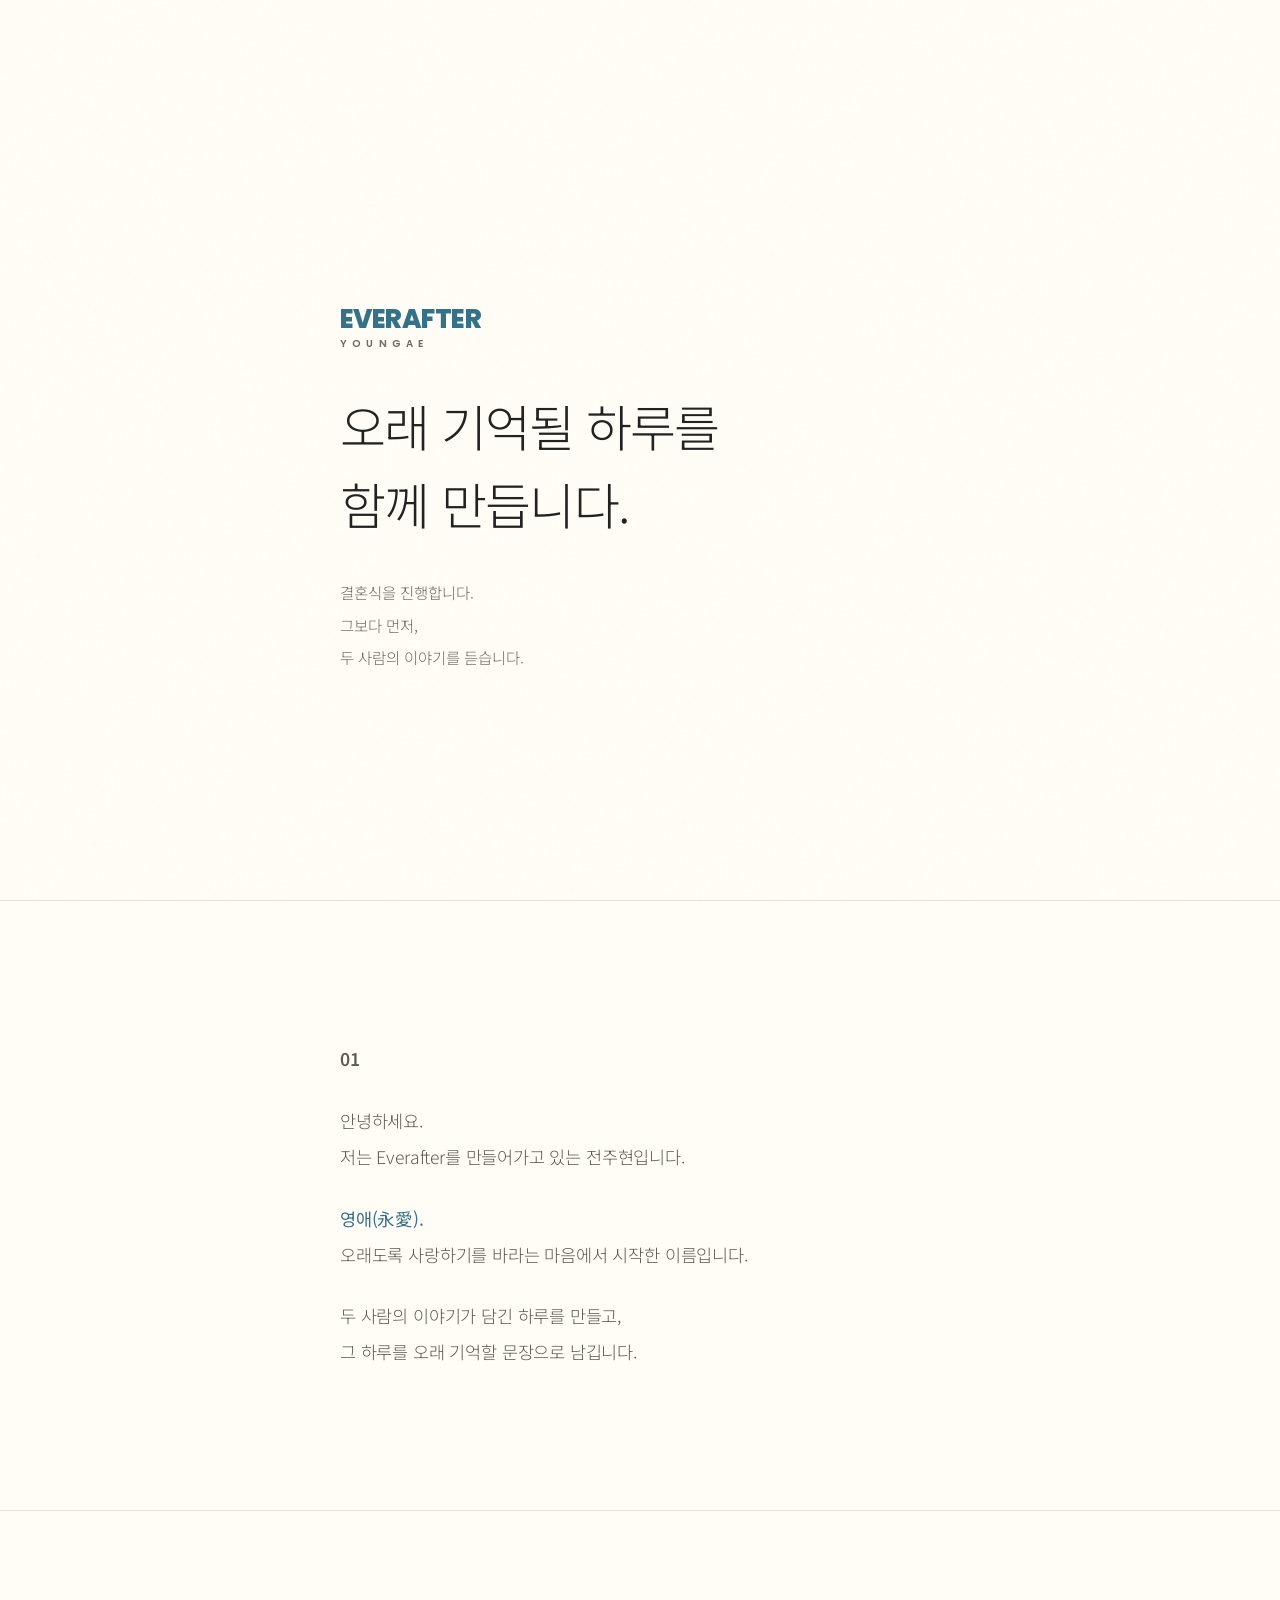
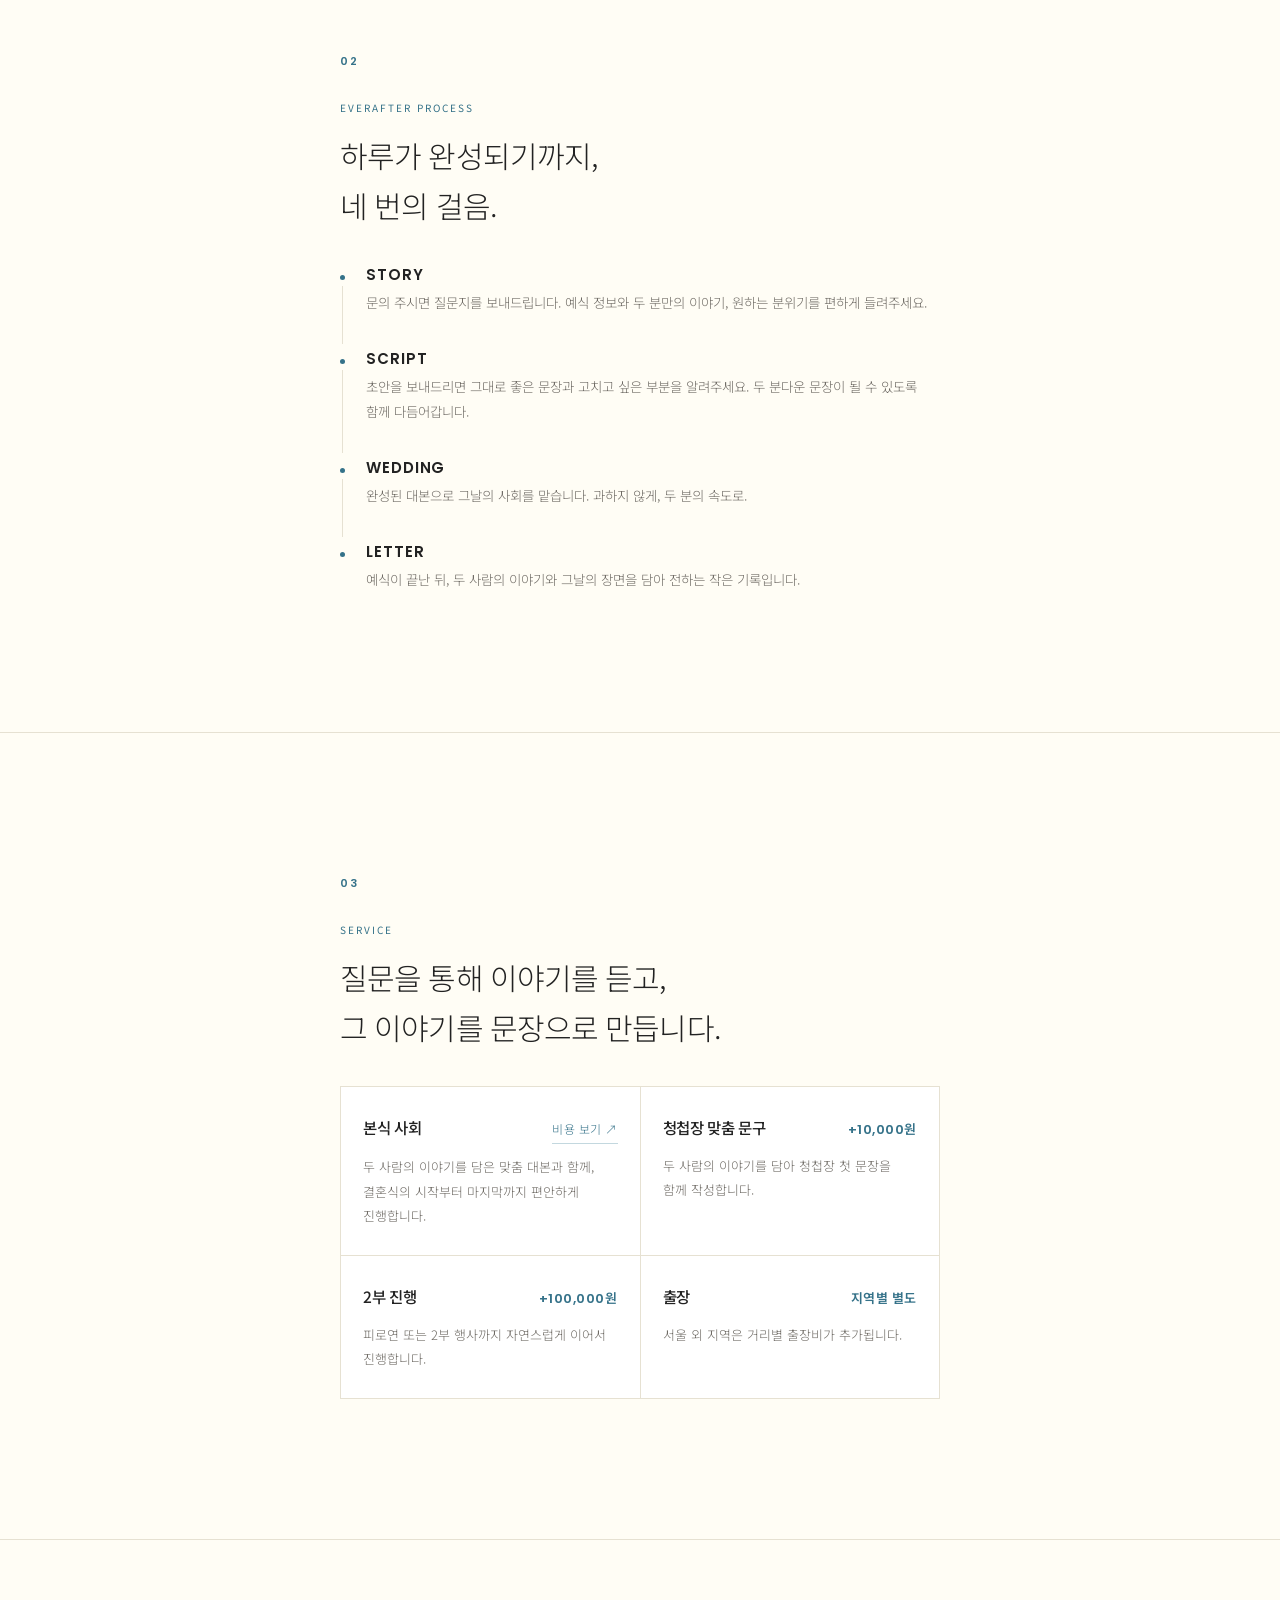
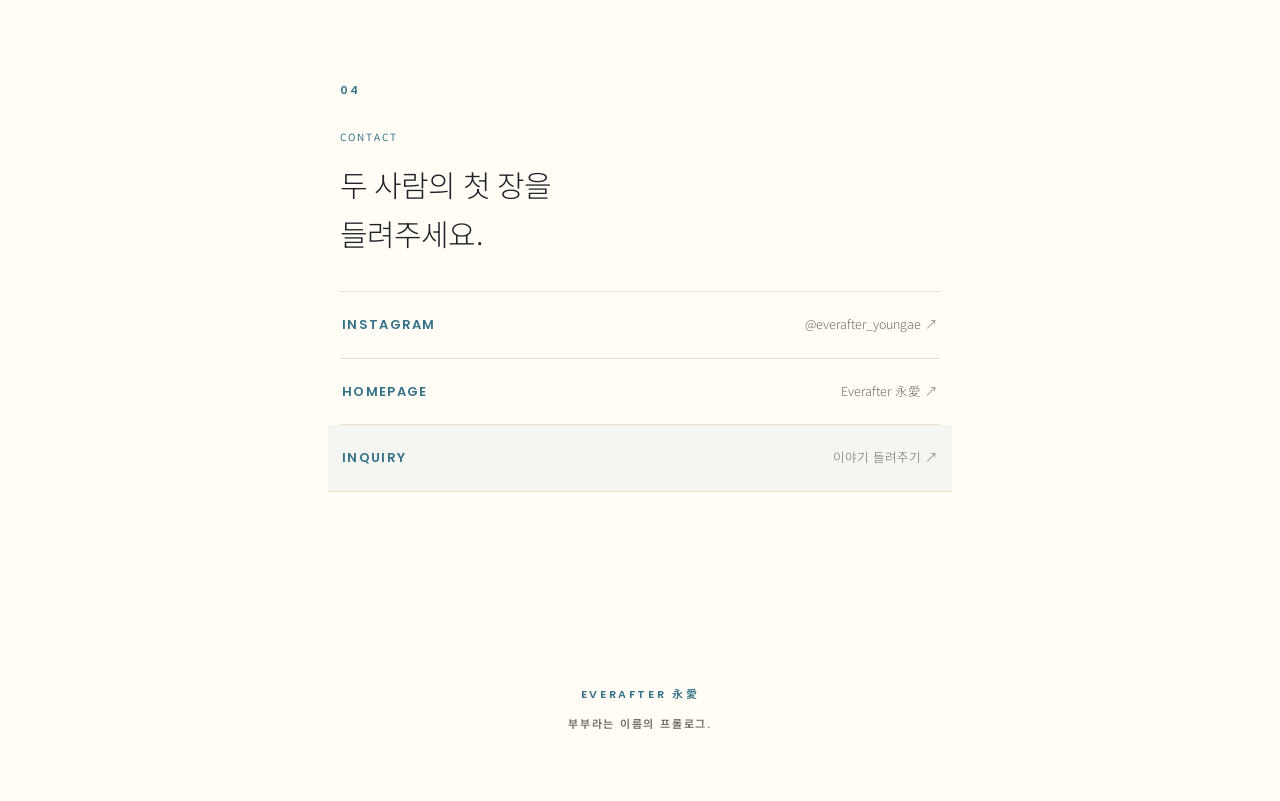
==== card/index.html @ fe1f1134 "명함 톤을 정리하고 서체를 통일 바탕을 ivory-soft(#FFF8E4) 한 겹으로 깔아 전체가 노랗게만 보였다. wedding-mc 의 영애 코드 조회 화면과 같은 방식으로 바" ====
<!doctype html>
<html lang="ko">
<head>
  <meta charset="utf-8">
  <meta name="viewport" content="width=device-width, initial-scale=1">
  <meta name="theme-color" content="#FFFDF5">
  <link rel="icon" href="[data-uri]">
  <meta name="description" content="오래 기억될 하루를 함께 만듭니다. Everafter 永愛">
  <title>Everafter 永愛</title>
  <meta property="og:type" content="website">
  <meta property="og:site_name" content="Everafter">
  <meta property="og:title" content="Everafter 永愛">
  <meta property="og:description" content="오래 기억될 하루를 함께 만듭니다.">
  <meta property="og:url" content="https://everafter-youngae.github.io/studio/card/">
  <meta property="og:image" content="https://everafter-youngae.github.io/studio/assets/og-card-duck.jpg">
  <meta name="twitter:card" content="summary_large_image">
  <meta name="twitter:title" content="Everafter 永愛">
  <meta name="twitter:description" content="오래 기억될 하루를 함께 만듭니다.">
  <meta name="twitter:image" content="https://everafter-youngae.github.io/studio/assets/og-card-duck.jpg">
  <link rel="preconnect" href="https://fonts.googleapis.com">
  <link rel="preconnect" href="https://fonts.gstatic.com" crossorigin>
  <link href="https://fonts.googleapis.com/css2?family=Poppins:wght@600;800&family=Cormorant+Garamond:ital,wght@0,400;0,500;1,400&family=Noto+Sans+KR:wght@300;400;500&family=Noto+Serif+KR:wght@300;400;500&display=swap" rel="stylesheet">
  <script data-goatcounter="https://everafter.goatcounter.com/count" async src="//gc.zgo.at/count.js"></script>
  <!-- 등장 효과는 JS가 살아 있을 때만 켭니다. 이 클래스가 붙지 않으면
       .reveal 요소들은 처음부터 보이는 상태 — 스크립트가 실패해도
       명함이 빈 화면으로 남지 않도록. -->
  <script>document.documentElement.classList.add('js-anim');</script>
  <style>
  /* card.html은 한 장의 종이처럼 읽히는 독립 페이지라 style.css를 쓰지 않고
     스타일을 여기 안에 둡니다. 다만 팔레트·폰트 토큰은 style.css의 :root와
     같은 값을 그대로 씁니다 — 명함에서 홈으로 넘어가도 톤이 이어지도록. */
  :root{
    --ivory:#FFFDF5;
    --ivory-soft:#FFF8E4;
    --charcoal:#222222;
    --muted:#6E6A64;
    --accent:#357289;      /* 글자용 Glacier Blue — 아이보리 위 5.26:1 */
    --accent-deep:#2C5E70;  /* 눌렀을 때 */
  --accent-bright:#64AAC3; /* Glacier 원색 — 면·장식 전용, 글자로 쓰지 않음 */
  --banana:#FFEBB0;        /* Light Banana — 바탕으로만 */
    --card:#FFFFFF;          /* 강조할 블록만 순백으로 */
    --ink2:#5C5B55;          /* 보조 글자 */
    --ink3:#87857D;          /* 가장 여린 글자 */
    --line:#E6E1D2;
    --serif-en:"Cormorant Garamond", Georgia, serif;
    --serif-ko:"Noto Serif KR", serif;
    --sans:"Noto Sans KR", sans-serif;
  }
  *{box-sizing:border-box}
  html{scroll-behavior:smooth;-webkit-text-size-adjust:100%}
  body{
    margin:0;background:var(--ivory);color:var(--charcoal);
    font-family:var(--sans);font-weight:300;line-height:1.9;
    word-break:keep-all;overflow-x:hidden;
    -webkit-font-smoothing:antialiased;
  }
  a{color:inherit;text-decoration:none}
  img{display:block;width:100%;height:100%;object-fit:cover}
  h1,h2,h3,p,blockquote,figure{margin:0}

  .grain{
    position:fixed;inset:0;z-index:100;pointer-events:none;opacity:.035;mix-blend-mode:multiply;
    background-image:url("data:image/svg+xml,%3Csvg viewBox='0 0 180 180' xmlns='http://www.w3.org/2000/svg'%3E%3Cfilter id='n'%3E%3CfeTurbulence type='fractalNoise' baseFrequency='.9' numOctaves='3' stitchTiles='stitchTiles'/%3E%3C/filter%3E%3Crect width='100%25' height='100%25' filter='url(%23n)' opacity='.45'/%3E%3C/svg%3E");
  }

  /* ---------- 공통 리듬 ---------- */
  /* width:100%가 없으면 .wrap이 히어로(플렉스 아이템)와 나머지 섹션(블록)에서
     서로 다른 방식으로 폭을 잡아, 왼쪽 기준선이 어긋날 수 있습니다.
     폭을 명시해 두 경우 모두 같은 계산을 타게 합니다. */
  .wrap{width:100%;max-width:560px;margin:0 auto;padding:0 26px}
  section{padding:84px 0}
  section + section{border-top:1px solid var(--line)}
  .eyebrow{
    margin:0;font-size:10px;letter-spacing:.2em;text-transform:uppercase;
    color:var(--accent);font-weight:400;
  }
  .index{
    font-family:"Poppins",var(--sans);font-size:11px;font-weight:600;
    color:var(--accent);letter-spacing:.18em;text-transform:uppercase;
    margin-bottom:26px;
  }
  .sec-title{
    font-family:var(--sans);font-weight:300;
    font-size:23px;line-height:1.65;letter-spacing:-.03em;
    margin-top:14px;
  }

  /* ---------- Hero ---------- */
  .hero{
    min-height:100svh;display:flex;flex-direction:column;justify-content:center;
    padding:110px 0 46px;border-top:0;
  }
  /* 워드마크. BRAND.md §3 — EVERAFTER 는 굵은 산세리프 대문자가 주인공이고,
     YOUNGAE 는 훨씬 작게 넓은 자간으로 받칩니다. 얇은 세리프로 돌리지 마세요.
     색은 --accent(#357289)입니다. Sky 원색은 아이보리 위에서 글자로 못 씁니다. */
  .brand{
    font-family:"Poppins",sans-serif;font-weight:800;font-size:26px;
    letter-spacing:-.02em;line-height:1;color:var(--accent);text-transform:none;
  }
  .brand small{
    display:block;margin-top:7px;font-weight:600;font-size:10px;
    letter-spacing:.52em;color:var(--muted);
  }
  .hero h1{
    margin:38px 0 0;font-family:var(--sans);font-weight:300;
    font-size:clamp(29px,8vw,40px);line-height:1.55;letter-spacing:-.035em;
  }
  .hero-lead{
    margin-top:30px;font-size:14.5px;line-height:2.1;color:var(--muted);
  }

  /* ---------- 01 소개 ---------- */
  .about p{font-family:var(--sans);font-size:16px;line-height:2.05;letter-spacing:-.01em;color:var(--ink2)}
  .about p + p{margin-top:26px}
  .about strong{font-weight:400;color:var(--accent)}

  /* ---------- 02 Process ---------- */
  .flow{margin-top:36px;position:relative}
  .step{position:relative;padding:0 0 34px 26px}
  .step:last-child{padding-bottom:0}
  .step::before{
    content:'';position:absolute;left:0;top:9px;width:5px;height:5px;
    border-radius:50%;background:var(--accent);
  }
  .step::after{
    content:'';position:absolute;left:2px;top:20px;bottom:6px;width:1px;background:var(--line);
  }
  .step:last-child::after{display:none}
  .step h3{
    font-family:"Poppins",var(--sans);font-size:15px;font-weight:600;letter-spacing:.08em;text-transform:uppercase;
    letter-spacing:.06em;line-height:1.2;
  }
  .step p{margin-top:6px;font-size:13.5px;color:var(--muted);line-height:1.9}

  /* ---------- 03 서비스 ---------- */
  .cards{margin-top:34px;display:grid;gap:1px;background:var(--line);border:1px solid var(--line)}
  .card{background:var(--card);padding:26px 22px}
  /* 홈페이지 '더할 수 있는 것' 목록(.price-extra-head)과 같은 형태 —
     이름은 왼쪽, 금액은 오른쪽 끝에 버건디로. */
  .card-head{display:flex;justify-content:space-between;align-items:baseline;gap:14px}
  .card-head h3{font-family:var(--sans);font-size:15.5px;font-weight:500;letter-spacing:-.02em}
  .card-head span{
    font-family:"Poppins",var(--sans);font-size:13px;font-weight:600;letter-spacing:.04em;
    color:var(--accent);white-space:nowrap;
  }
  /* 본식 사회 금액은 홈페이지에서도 눌러야 보이도록 해둔 값이라,
     명함에서는 금액 대신 홈페이지 Price 섹션으로 보냅니다. */
  .card-head a{
    font-family:var(--sans);font-size:12px;letter-spacing:.04em;white-space:nowrap;
    color:var(--accent);border-bottom:1px solid rgba(58,125,150,.3);padding-bottom:2px;
  }
  .card-head a:hover{border-bottom-color:var(--accent)}
  .card p{margin-top:11px;font-size:13px;color:var(--muted);line-height:1.9}

  /* ---------- 04 기록(사진) ---------- */
  .gallery{margin-top:34px;display:grid;gap:12px}
  .shot{
    position:relative;aspect-ratio:4/5;background:var(--card);
    border:1px solid var(--line);overflow:hidden;
  }
  .shot .ph{
    position:absolute;inset:0;display:flex;align-items:center;justify-content:center;
    font-family:"Poppins",var(--sans);font-size:11px;font-weight:600;letter-spacing:.16em;text-transform:uppercase;
    color:var(--muted);opacity:.6;
  }
  .shot img{position:relative;z-index:1}

  /* ---------- 05 후기 ---------- */
  .notes{margin-top:34px}
  .note{padding:30px 0;border-bottom:1px solid var(--line)}
  .note:first-child{border-top:1px solid var(--line)}
  .note blockquote{
    font-family:var(--sans);font-weight:400;font-size:17px;line-height:1.8;
    letter-spacing:-.02em;
  }
  .note cite{
    display:block;margin-top:15px;font-style:normal;font-size:10.5px;
    letter-spacing:.12em;color:var(--muted);
  }

  /* ---------- 06 Contact ---------- */
  .links{margin-top:32px;border-top:1px solid var(--line)}
  .link-row{
    display:flex;align-items:baseline;justify-content:space-between;gap:18px;
    padding:20px 2px;border-bottom:1px solid var(--line);
  }
  .link-row .lbl{font-family:"Poppins",var(--sans);font-size:13px;font-weight:600;letter-spacing:.1em;text-transform:uppercase;color:var(--accent)}
  .link-row .val{font-size:12.5px;color:var(--muted);text-align:right}
  .link-row:hover .val{color:var(--charcoal)}
  /* 문의 줄은 다른 줄과 형태·글자를 똑같이 두고 음영만 더합니다.
     음영이 글자보다 조금 넓게 깔리도록 좌우 패딩을 주고, 그만큼 음수 마진으로
     당겨서 글자 시작점은 위 두 줄과 정확히 같은 자리에 둡니다. */
  .link-row--main{
    background:rgba(58,125,150,.05);
    margin:0 -12px;padding:20px 14px;
    transition:background .4s ease;
  }
  .link-row--main:hover{background:rgba(58,125,150,.085)}

  footer{
    padding:52px 0 66px;text-align:center;
    font-family:"Poppins",var(--sans);font-size:11px;font-weight:600;letter-spacing:.16em;text-transform:uppercase;
    color:var(--muted);
  }
  footer .mark{
    display:block;margin-bottom:9px;font-style:normal;font-size:11px;
    letter-spacing:.24em;text-transform:uppercase;color:var(--accent);
  }

  /* ---------- 등장 ---------- */
  .reveal{transition:opacity .95s ease,transform .95s ease}
  html.js-anim .reveal{opacity:0;transform:translateY(16px)}
  html.js-anim .reveal.visible{opacity:1;transform:none}
  /* 히어로는 스크롤을 기다리지 않고 첫 화면에서 차례로 올라옵니다. */
  .hero .wrap > .reveal:nth-child(1){transition-delay:.06s}
  .hero .wrap > .reveal:nth-child(2){transition-delay:.16s}
  .hero .wrap > .reveal:nth-child(3){transition-delay:.28s}

  /* ---------- Tablet ---------- */
  @media(min-width:700px){
    .wrap{max-width:620px;padding:0 40px}
    section{padding:112px 0}
    .hero{padding:130px 0 60px}
    .hero h1{font-size:44px}
    .hero-lead{font-size:15.5px;margin-top:34px}
    .sec-title{font-size:27px}
    .about p{font-size:17.5px}
    .cards{grid-template-columns:1fr 1fr}
    .gallery{grid-template-columns:1fr 1fr}
    .shot:first-child{grid-column:1/-1;aspect-ratio:16/10}
    .note blockquote{font-size:20px}
  }

  /* ---------- Desktop ---------- */
  @media(min-width:1000px){
    .wrap{max-width:680px}
    section{padding:140px 0}
    .hero{padding:150px 0 70px}
    .hero h1{font-size:50px}
    .sec-title{font-size:30px}
  }

  @media(prefers-reduced-motion:reduce){
    html{scroll-behavior:auto}
    html.js-anim .reveal{opacity:1;transform:none;transition:none}
  }
  </style>
</head>
<body>
  <div class="grain" aria-hidden="true"></div>

  <main>
    <!-- ===== Hero ===== -->
    <section class="hero">
      <div class="wrap">
        <p class="brand reveal">EVERAFTER<small>YOUNGAE</small></p>
        <h1 class="reveal">오래 기억될 하루를<br>함께 만듭니다.</h1>
        <p class="hero-lead reveal">
          결혼식을 진행합니다.<br>
          그보다 먼저,<br>
          두 사람의 이야기를 듣습니다.
        </p>
      </div>
    </section>

    <!-- ===== 01 소개 ===== -->
    <section class="about" id="about">
      <div class="wrap">
        <p class="index reveal">01</p>
        <div class="reveal">
          <p>안녕하세요.<br>저는 Everafter를 만들어가고 있는 전주현입니다.</p>
          <p><strong>영애(永愛).</strong><br>오래도록 사랑하기를 바라는 마음에서 시작한 이름입니다.</p>
          <p>두 사람의 이야기가 담긴 하루를 만들고,<br>그 하루를 오래 기억할 문장으로 남깁니다.</p>
        </div>
      </div>
    </section>

    <!-- ===== 02 Process ===== -->
    <section>
      <div class="wrap">
        <p class="index reveal">02</p>
        <div class="reveal">
          <p class="eyebrow">Everafter Process</p>
          <h2 class="sec-title">하루가 완성되기까지,<br>네 번의 걸음.</h2>
        </div>
        <div class="flow">
          <!-- Story~Letter 문구는 index.html의 'What we do' 4단계와
               Everafter Letter 설명에서 그대로 가져왔습니다. -->
          <div class="step reveal">
            <h3>Story</h3>
            <p>문의 주시면 질문지를 보내드립니다. 예식 정보와 두 분만의 이야기, 원하는 분위기를 편하게 들려주세요.</p>
          </div>
          <div class="step reveal">
            <h3>Script</h3>
            <p>초안을 보내드리면 그대로 좋은 문장과 고치고 싶은 부분을 알려주세요. 두 분다운 문장이 될 수 있도록 함께 다듬어갑니다.</p>
          </div>
          <div class="step reveal">
            <h3>Wedding</h3>
            <p>완성된 대본으로 그날의 사회를 맡습니다. 과하지 않게, 두 분의 속도로.</p>
          </div>
          <div class="step reveal">
            <h3>Letter</h3>
            <p>예식이 끝난 뒤, 두 사람의 이야기와 그날의 장면을 담아 전하는 작은 기록입니다.</p>
          </div>
        </div>
      </div>
    </section>

    <!-- ===== 03 서비스 ===== -->
    <section>
      <div class="wrap">
        <p class="index reveal">03</p>
        <div class="reveal">
          <p class="eyebrow">Service</p>
          <h2 class="sec-title">질문을 통해 이야기를 듣고,<br>그 이야기를 문장으로 만듭니다.</h2>
        </div>
        <!-- 아래 문구는 모두 index.html의 Price 섹션에서 그대로 가져온 것입니다.
             홈페이지 문구를 고치실 때 이쪽도 함께 맞춰 주세요. -->
        <div class="cards">
          <div class="card reveal">
            <div class="card-head"><h3>본식 사회</h3><a href="../index.html#price" target="_blank" rel="noopener">비용 보기 ↗</a></div>
            <p>두 사람의 이야기를 담은 맞춤 대본과 함께, 결혼식의 시작부터 마지막까지 편안하게 진행합니다.</p>
          </div>
          <div class="card reveal">
            <div class="card-head"><h3>청첩장 맞춤 문구</h3><span>+10,000원</span></div>
            <p>두 사람의 이야기를 담아 청첩장 첫 문장을 함께 작성합니다.</p>
          </div>
          <div class="card reveal">
            <div class="card-head"><h3>2부 진행</h3><span>+100,000원</span></div>
            <p>피로연 또는 2부 행사까지 자연스럽게 이어서 진행합니다.</p>
          </div>
          <div class="card reveal">
            <div class="card-head"><h3>출장</h3><span>지역별 별도</span></div>
            <p>서울 외 지역은 거리별 출장비가 추가됩니다.</p>
          </div>
        </div>
      </div>
    </section>

    <!-- ===== 04 기록(사진) — 사진 고르는 중이라 지금은 숨겨둡니다 =====
         켜는 방법: 아래 <section>의 hidden 만 지우면 바로 보입니다.
         사진 넣는 방법: 각 .shot 안의 <div class="ph">를 지우고
         <img src="../assets/파일명.jpg" alt="설명">로 바꿔주세요.
         (이 페이지가 card/ 하위에 있어서 ../assets/ 로 시작합니다.)
         장수를 늘리거나 줄이려면 <figure class="shot reveal">를 복사/삭제하면 됩니다. -->
    <section hidden>
      <div class="wrap">
        <p class="index reveal">04</p>
        <div class="reveal">
          <p class="eyebrow">Records</p>
          <h2 class="sec-title">그날의 장면들.</h2>
        </div>
        <div class="gallery">
          <figure class="shot reveal"><div class="ph">photograph</div></figure>
          <figure class="shot reveal"><div class="ph">photograph</div></figure>
          <figure class="shot reveal"><div class="ph">photograph</div></figure>
        </div>
      </div>
    </section>

    <!-- ===== 05 후기 — 고객 기록이 더 쌓일 때까지 숨겨둡니다 =====
         켜는 방법: 아래 <section>의 hidden 만 지우면 됩니다.
         켤 때 아래 Contact의 번호(현재 04)도 함께 맞춰 주세요. -->
    <section hidden>
      <div class="wrap">
        <p class="index reveal">05</p>
        <div class="reveal">
          <p class="eyebrow">Words from couples</p>
          <h2 class="sec-title">예식이 끝난 뒤에도<br>오래 남은 마음들.</h2>
        </div>
        <div class="notes">
          <div class="note reveal">
            <blockquote>“준비하는 시간부터 행복했습니다.”</blockquote>
            <cite>첫 번째 기록 · 영애씨</cite>
          </div>
          <div class="note reveal">
            <blockquote>“정말 우리다운 결혼식이었습니다.”</blockquote>
            <cite>두 번째 기록 · 영애씨</cite>
          </div>
          <div class="note reveal">
            <blockquote>“사회를 맡겼다는 느낌보다,<br>한 사람을 만난 것 같았습니다.”</blockquote>
            <cite>세 번째 기록 · 영애씨</cite>
          </div>
        </div>
      </div>
    </section>

    <!-- ===== 06 Contact ===== -->
    <section>
      <div class="wrap">
        <!-- 사진(04)·후기(05)를 숨겨둔 동안 번호가 비지 않도록 04로 당겨 둡니다.
             두 섹션을 다시 켤 때 06으로 되돌려 주세요. -->
        <p class="index reveal">04</p>
        <div class="reveal">
          <p class="eyebrow">Contact</p>
          <h2 class="sec-title">두 사람의 첫 장을<br>들려주세요.</h2>
        </div>
        <div class="links reveal">
          <a class="link-row" href="https://www.instagram.com/everafter_youngae" target="_blank" rel="noopener">
            <span class="lbl">Instagram</span>
            <span class="val">@everafter_youngae ↗</span>
          </a>
          <a class="link-row" href="../index.html" target="_blank" rel="noopener">
            <span class="lbl">Homepage</span>
            <span class="val">Everafter 永愛 ↗</span>
          </a>
          <!-- 위 두 줄과 형태는 같고, 음영만 깔아 문의로 눈이 가게 합니다.
               바깥으로 나가는 링크는 모두 새 탭이라(↗) 명함은 뒤에 남습니다. -->
          <a class="link-row link-row--main" href="../ask.html" target="_blank" rel="noopener">
            <span class="lbl">Inquiry</span>
            <span class="val">이야기 들려주기 ↗</span>
          </a>
        </div>
      </div>
    </section>
  </main>

  <footer>
    <span class="mark">Everafter 永愛</span>
    부부라는 이름의 프롤로그.
  </footer>

  <script>
  (function(){
    function show(el){ el.classList.add('visible'); }

    var reduce = window.matchMedia('(prefers-reduced-motion: reduce)').matches;
    var all = document.querySelectorAll('.reveal');

    if (reduce || !('IntersectionObserver' in window)) {
      Array.prototype.forEach.call(all, show);
      return;
    }

    // 히어로는 화면에 이미 있으므로 스크롤을 기다리지 않고 바로 띄웁니다.
    // (관찰에만 맡기면 폰트 로딩 중 레이아웃이 흔들릴 때 첫 화면이
    //  비어 보이는 일이 생깁니다.)
    var hero = document.querySelectorAll('.hero .reveal');
    requestAnimationFrame(function(){
      requestAnimationFrame(function(){ Array.prototype.forEach.call(hero, show); });
    });

    var rest = document.querySelectorAll('section:not(.hero) .reveal');
    var io = new IntersectionObserver(function(entries){
      entries.forEach(function(entry){
        if (entry.isIntersecting) {
          show(entry.target);
          io.unobserve(entry.target);
        }
      });
    }, { threshold: 0, rootMargin: '0px 0px -40px 0px' });
    Array.prototype.forEach.call(rest, function(el){ io.observe(el); });
  })();
  </script>
</body>
</html>
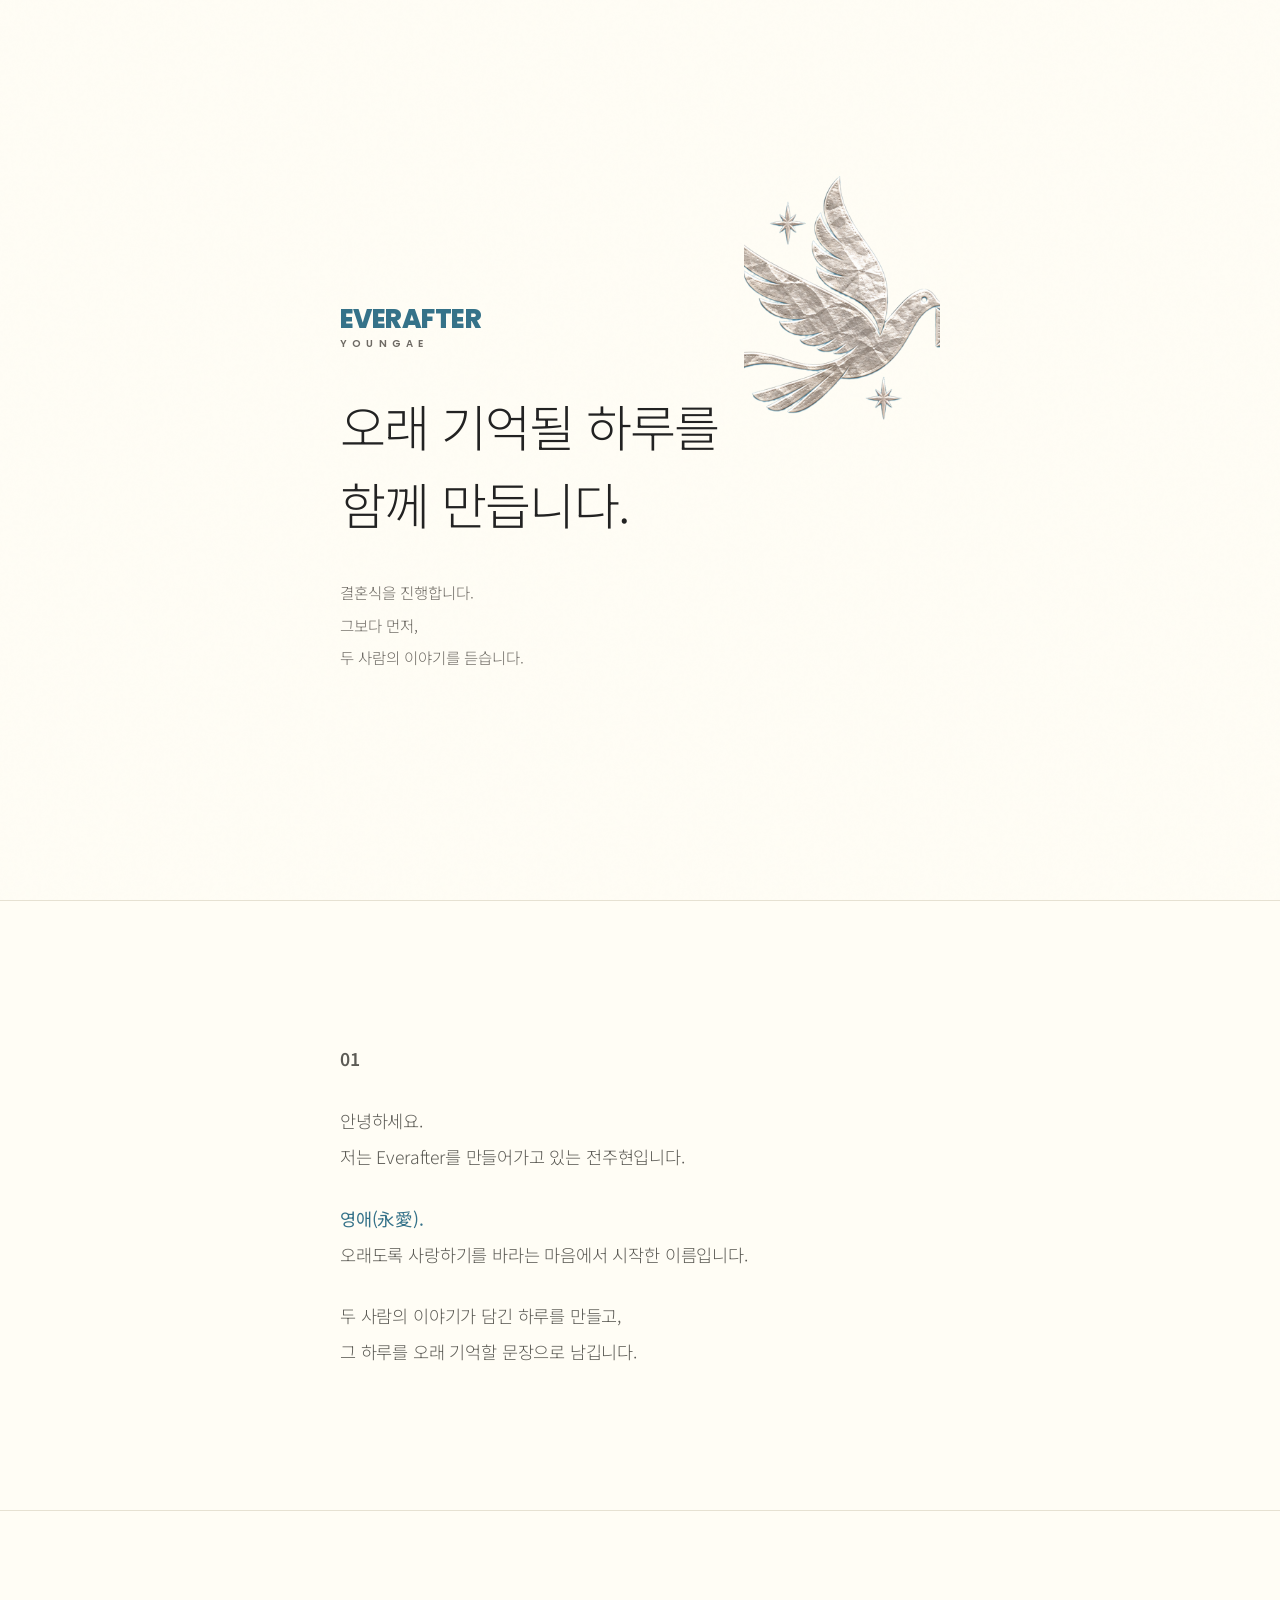
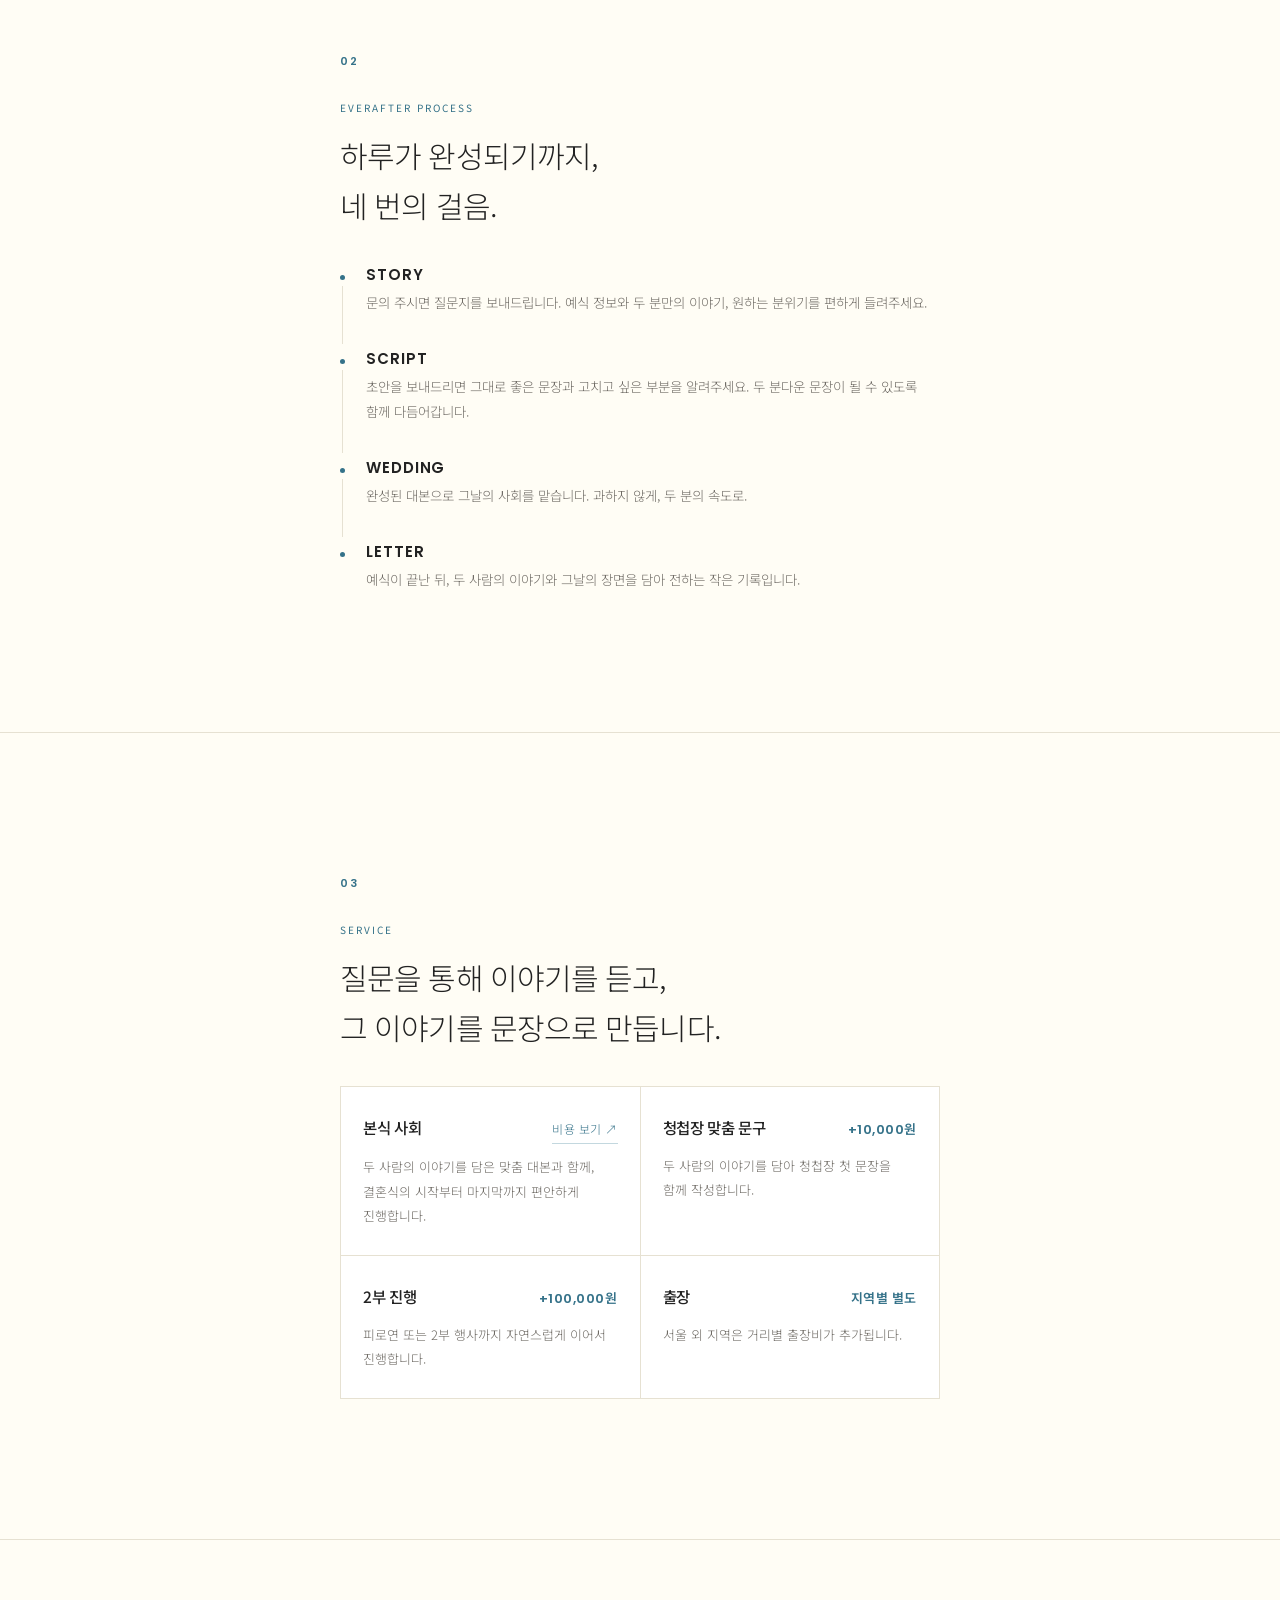
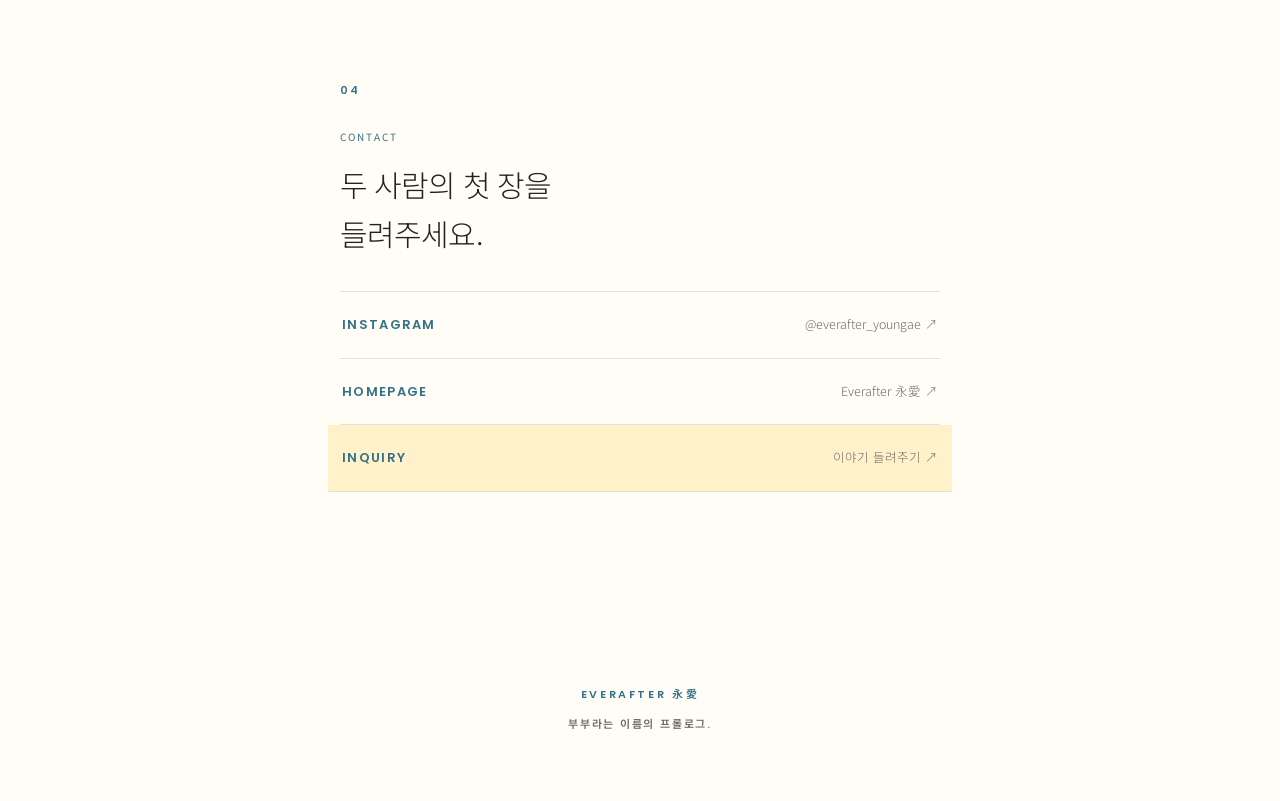
==== commit 67e169de: "명함 첫 화면에 비둘기를 얹고 노랑 포인트를 되살림 비둘기는 글 기둥의 오른쪽 위에 둔다. 화면 폭이 아니라 .wrap 기준으로 잡아야 넓은 화면에서 글자와 멀어지지 않고 좁은 화" ====
--- a/card/index.html
+++ b/card/index.html
@@ -86,6 +86,16 @@
   }
 
   /* ---------- Hero ---------- */
+  /* 편지를 나르는 비둘기. 첫 화면 오른쪽에 조용히 둡니다.
+     아이보리 위 실버라 원래 여린 그림입니다 — 더 흐리게 만들지 않습니다. */
+  .hero{position:relative}
+  .hero .wrap{position:relative}
+  /* 글 기둥의 오른쪽 위에 얹습니다. 본문 폭 기준이라 화면이 넓어져도
+     글자에서 멀어지지 않고, 좁아져도 겹치지 않습니다. */
+  .hero-dove{
+    position:absolute;right:26px;top:-150px;width:122px;
+    pointer-events:none;user-select:none;
+  }
   .hero{
     min-height:100svh;display:flex;flex-direction:column;justify-content:center;
     padding:110px 0 46px;border-top:0;
@@ -191,11 +201,11 @@
      음영이 글자보다 조금 넓게 깔리도록 좌우 패딩을 주고, 그만큼 음수 마진으로
      당겨서 글자 시작점은 위 두 줄과 정확히 같은 자리에 둡니다. */
   .link-row--main{
-    background:rgba(58,125,150,.05);
+    background:rgba(255,235,176,.62);
     margin:0 -12px;padding:20px 14px;
     transition:background .4s ease;
   }
-  .link-row--main:hover{background:rgba(58,125,150,.085)}
+  .link-row--main:hover{background:rgba(255,235,176,.85)}
 
   footer{
     padding:52px 0 66px;text-align:center;
@@ -220,6 +230,7 @@
   @media(min-width:700px){
     .wrap{max-width:620px;padding:0 40px}
     section{padding:112px 0}
+    .hero-dove{width:196px;top:-190px;right:40px}
     .hero{padding:130px 0 60px}
     .hero h1{font-size:44px}
     .hero-lead{font-size:15.5px;margin-top:34px}
@@ -253,6 +264,7 @@
     <!-- ===== Hero ===== -->
     <section class="hero">
       <div class="wrap">
+        <img class="hero-dove" src="../assets/dove.png" alt="" width="520" height="520" loading="eager" decoding="async">
         <p class="brand reveal">EVERAFTER<small>YOUNGAE</small></p>
         <h1 class="reveal">오래 기억될 하루를<br>함께 만듭니다.</h1>
         <p class="hero-lead reveal">
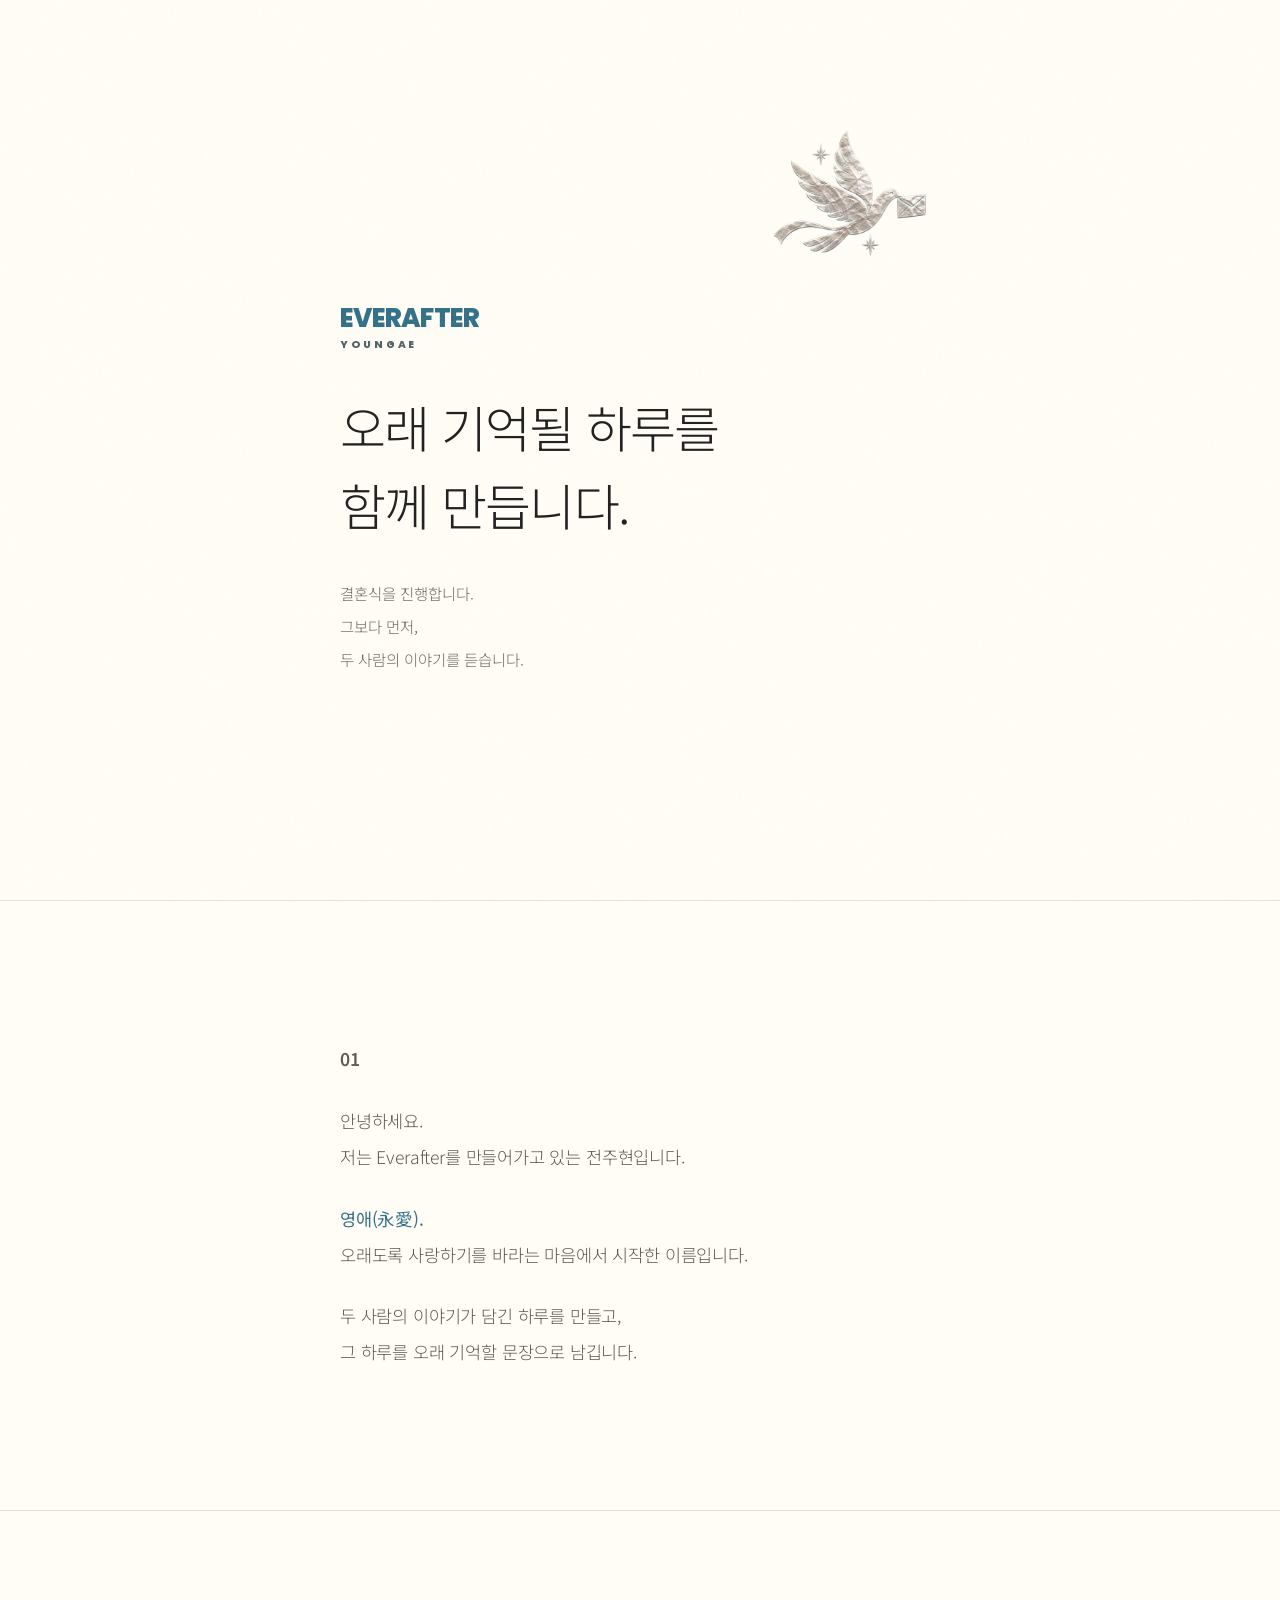
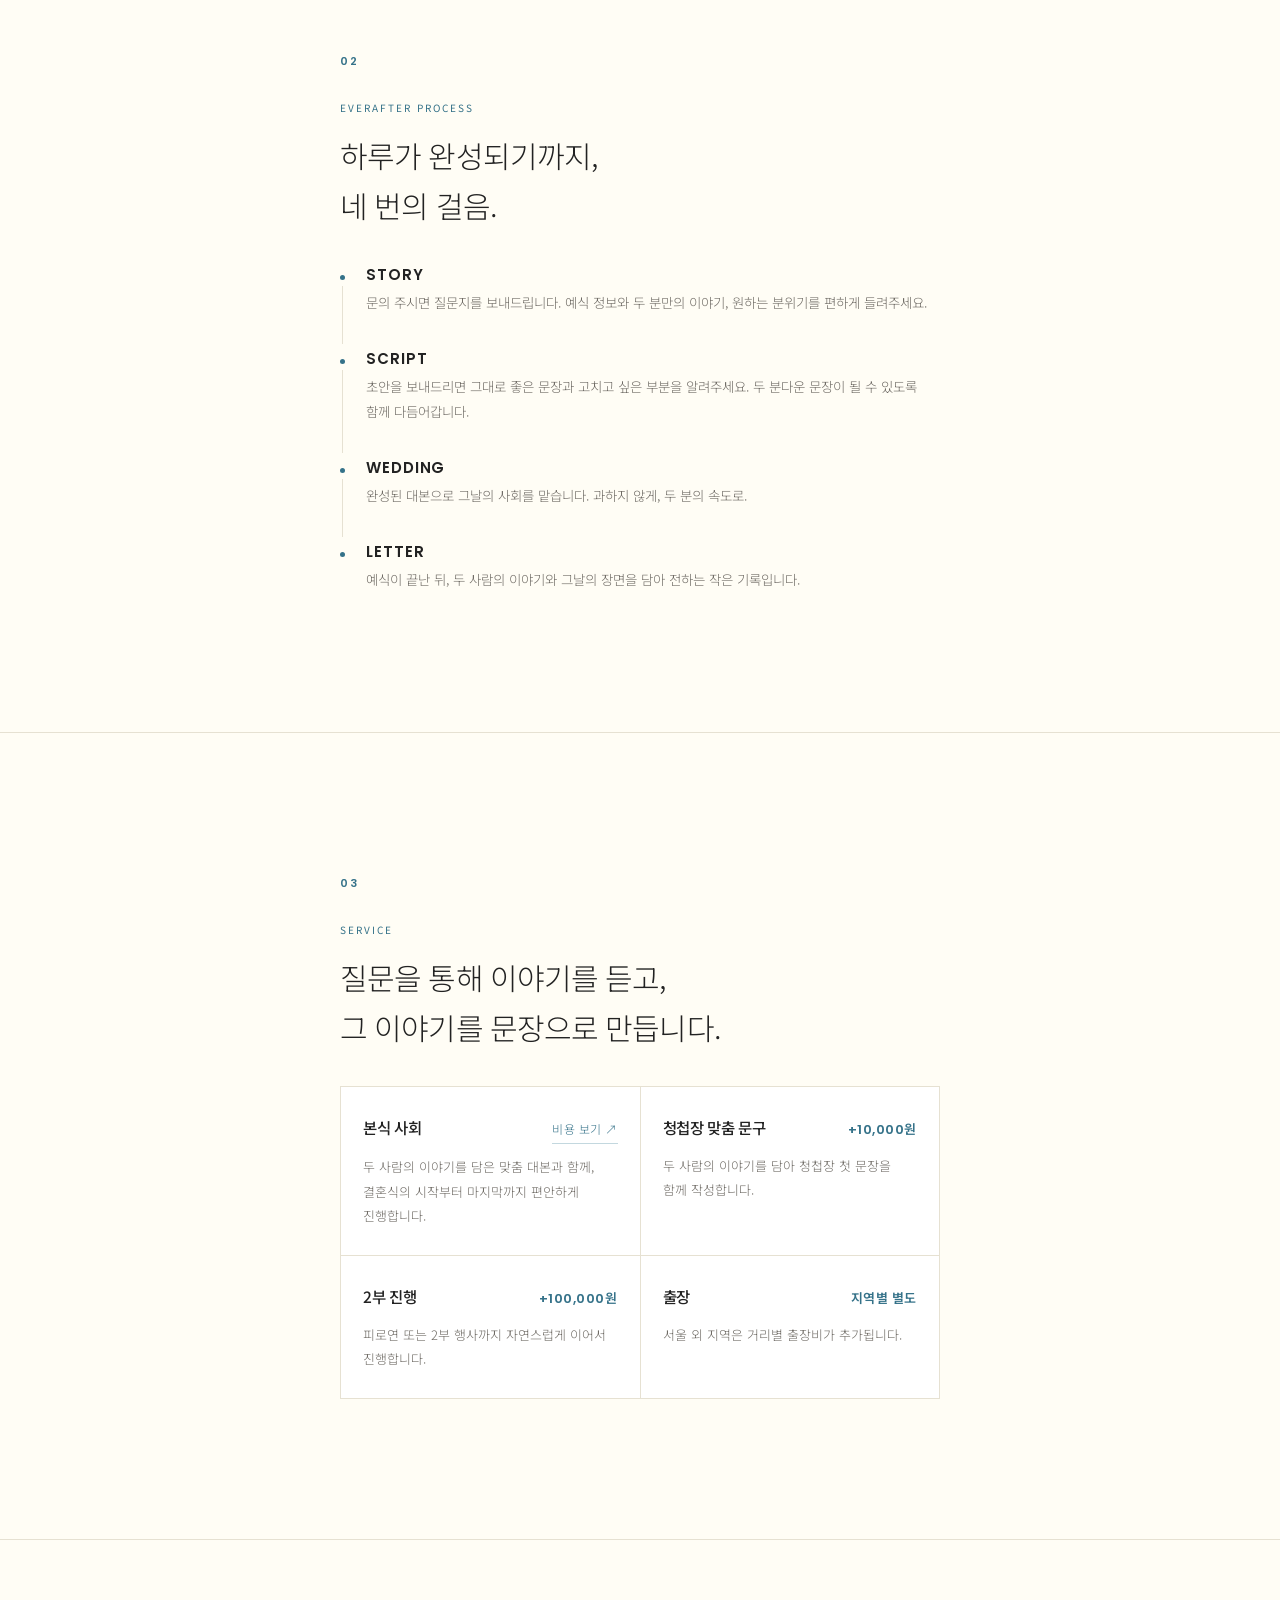
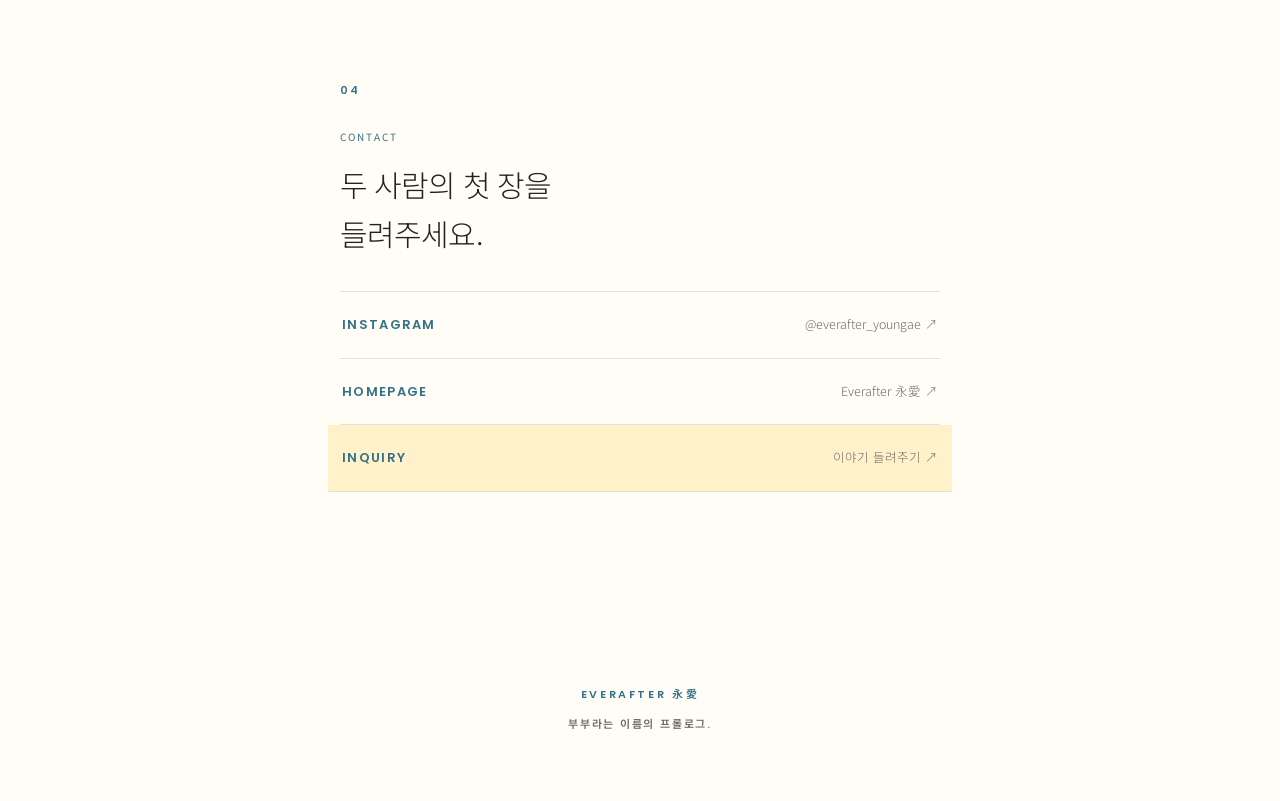
==== commit 1f4f5ea0: "비둘기가 잘리던 것을 고치고 워드마크를 홈페이지와 맞춤 명함의 전역 img 규칙이 height:100%/object-fit:cover 라 비둘기가 세로로 늘어나며 편지 쪽이 잘렸다" ====
--- a/card/index.html
+++ b/card/index.html
@@ -38,6 +38,7 @@
     --accent-deep:#2C5E70;  /* 눌렀을 때 */
   --accent-bright:#64AAC3; /* Glacier 원색 — 면·장식 전용, 글자로 쓰지 않음 */
   --banana:#FFEBB0;        /* Light Banana — 바탕으로만 */
+    --night:#0F2A33;         /* 홈페이지와 같은 잉크 */
     --card:#FFFFFF;          /* 강조할 블록만 순백으로 */
     --ink2:#5C5B55;          /* 보조 글자 */
     --ink3:#87857D;          /* 가장 여린 글자 */
@@ -93,7 +94,10 @@
   /* 글 기둥의 오른쪽 위에 얹습니다. 본문 폭 기준이라 화면이 넓어져도
      글자에서 멀어지지 않고, 좁아져도 겹치지 않습니다. */
   .hero-dove{
-    position:absolute;right:26px;top:-150px;width:122px;
+    position:absolute;right:22px;top:-158px;width:136px;
+    /* 전역 img 규칙이 height:100%/object-fit:cover 라 그대로 두면 세로로
+       늘어나 편지 쪽이 잘립니다. 여기서 되돌립니다. */
+    height:auto;object-fit:contain;
     pointer-events:none;user-select:none;
   }
   .hero{
@@ -103,13 +107,17 @@
   /* 워드마크. BRAND.md §3 — EVERAFTER 는 굵은 산세리프 대문자가 주인공이고,
      YOUNGAE 는 훨씬 작게 넓은 자간으로 받칩니다. 얇은 세리프로 돌리지 마세요.
      색은 --accent(#357289)입니다. Sky 원색은 아이보리 위에서 글자로 못 씁니다. */
+  /* 홈페이지 .wordmark-a / .wordmark-b 와 같은 값입니다.
+     자간 -.028em, YOUNGAE 는 800 에 .26em — 여기서 어긋나면 같은 브랜드로
+     안 보입니다. home.css 를 고치면 여기도 같이 고치세요. */
   .brand{
     font-family:"Poppins",sans-serif;font-weight:800;font-size:26px;
-    letter-spacing:-.02em;line-height:1;color:var(--accent);text-transform:none;
+    letter-spacing:-.028em;line-height:1;color:var(--accent);text-transform:uppercase;
   }
   .brand small{
-    display:block;margin-top:7px;font-weight:600;font-size:10px;
-    letter-spacing:.52em;color:var(--muted);
+    display:block;margin-top:9px;font-family:"Poppins",sans-serif;font-weight:800;
+    font-size:10.5px;letter-spacing:.26em;text-transform:uppercase;
+    color:var(--night);opacity:.72;
   }
   .hero h1{
     margin:38px 0 0;font-family:var(--sans);font-weight:300;
@@ -230,7 +238,7 @@
   @media(min-width:700px){
     .wrap{max-width:620px;padding:0 40px}
     section{padding:112px 0}
-    .hero-dove{width:196px;top:-190px;right:40px}
+    .hero-dove{width:190px;top:-206px;right:36px}
     .hero{padding:130px 0 60px}
     .hero h1{font-size:44px}
     .hero-lead{font-size:15.5px;margin-top:34px}
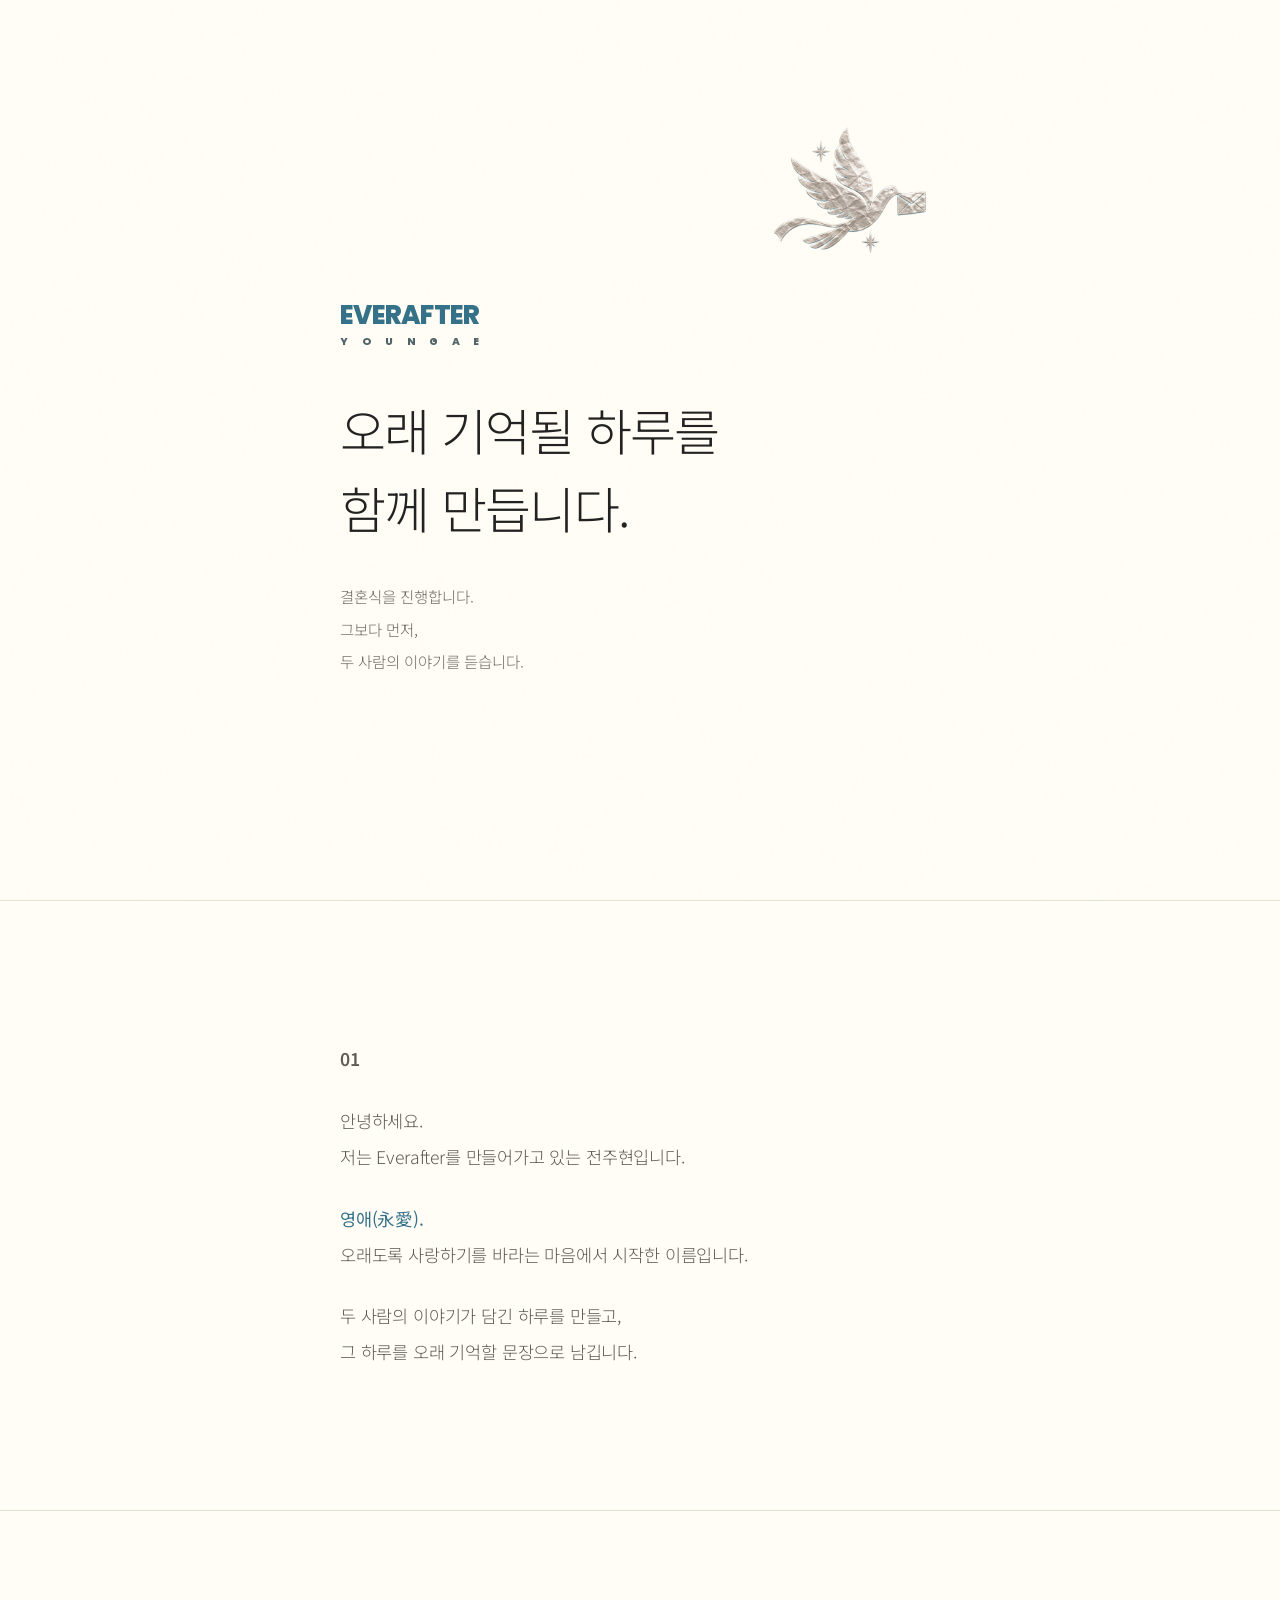
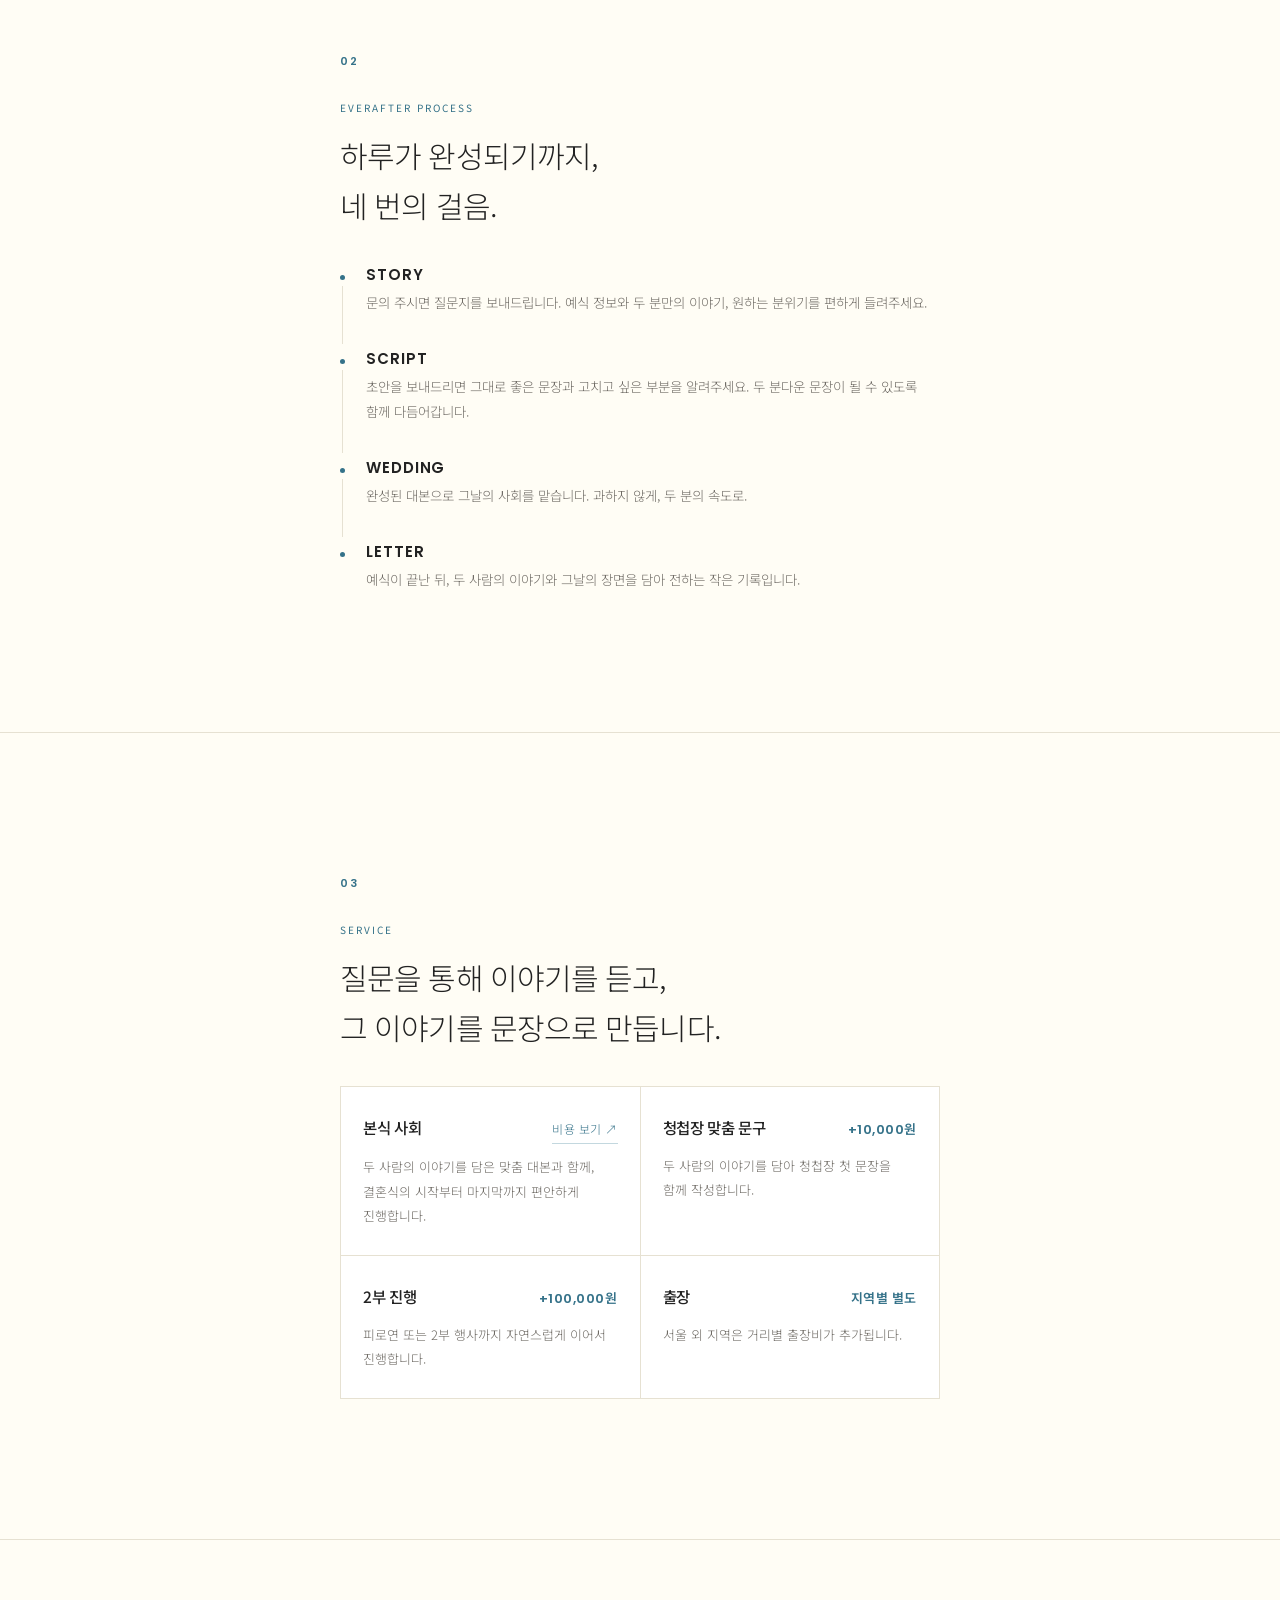
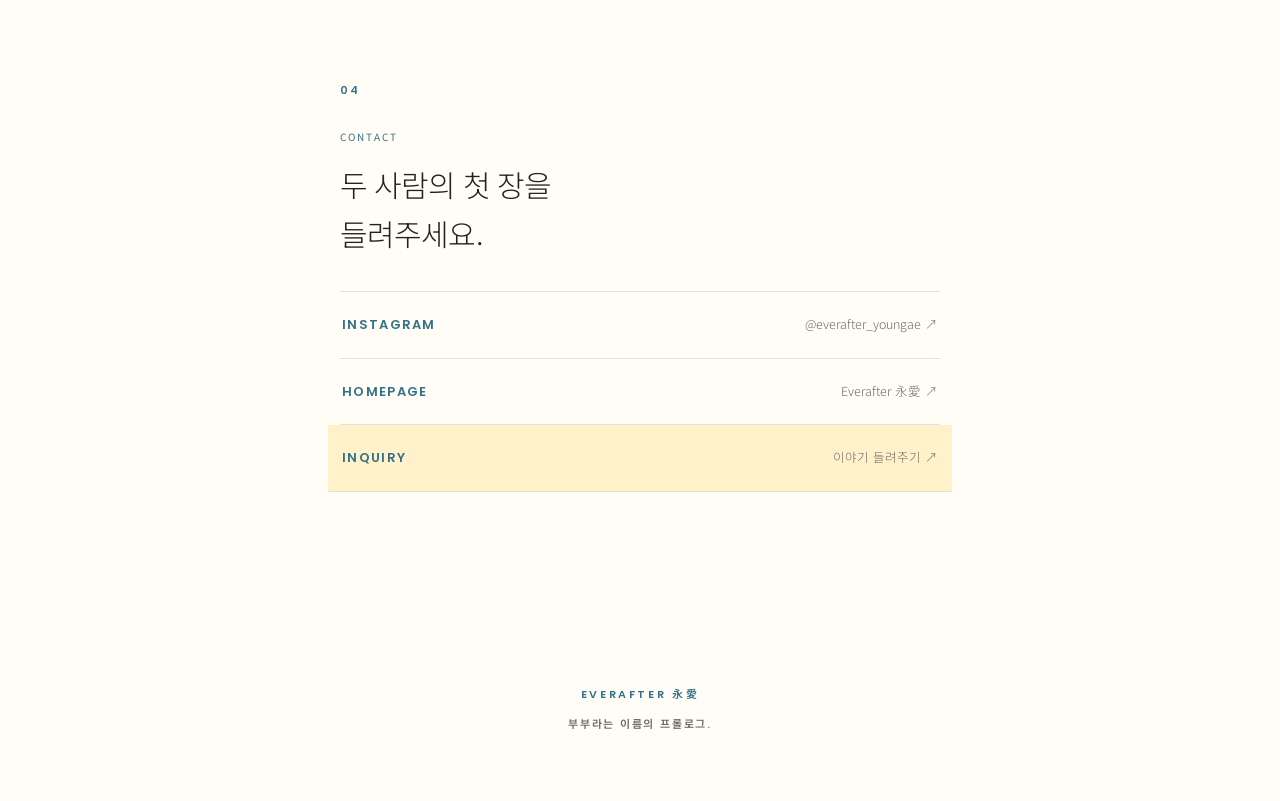
==== commit ecb1a161: "명함 워드마크를 인스타 포스터와 같은 잠금 형태로 YOUNGAE 를 EVERAFTER 폭에 맞춰 깐다. 자간을 숫자로 주면 폰트나 크기가 바뀔 때마다 어긋나므로, .brand 를 " ====
--- a/card/index.html
+++ b/card/index.html
@@ -110,13 +110,19 @@
   /* 홈페이지 .wordmark-a / .wordmark-b 와 같은 값입니다.
      자간 -.028em, YOUNGAE 는 800 에 .26em — 여기서 어긋나면 같은 브랜드로
      안 보입니다. home.css 를 고치면 여기도 같이 고치세요. */
+  /* EVERAFTER 폭에 YOUNGAE 를 맞춰 깝니다. 자간을 숫자로 주면 폰트나 크기가
+     바뀔 때마다 어긋나므로, .brand 를 inline-block(글자 폭만큼)으로 두고
+     글자를 균등 배분합니다. 인스타 오프닝 포스터와 같은 방식입니다. */
   .brand{
+    display:inline-block;
     font-family:"Poppins",sans-serif;font-weight:800;font-size:26px;
     letter-spacing:-.028em;line-height:1;color:var(--accent);text-transform:uppercase;
   }
   .brand small{
-    display:block;margin-top:9px;font-family:"Poppins",sans-serif;font-weight:800;
-    font-size:10.5px;letter-spacing:.26em;text-transform:uppercase;
+    display:flex;justify-content:space-between;
+    width:100%;margin:9px auto 0;
+    font-family:"Poppins",sans-serif;font-weight:800;
+    font-size:10.5px;letter-spacing:0;text-transform:uppercase;
     color:var(--night);opacity:.72;
   }
   .hero h1{
@@ -273,7 +279,7 @@
     <section class="hero">
       <div class="wrap">
         <img class="hero-dove" src="../assets/dove.png" alt="" width="520" height="520" loading="eager" decoding="async">
-        <p class="brand reveal">EVERAFTER<small>YOUNGAE</small></p>
+        <p class="brand reveal">EVERAFTER<small><span>Y</span><span>O</span><span>U</span><span>N</span><span>G</span><span>A</span><span>E</span></small></p>
         <h1 class="reveal">오래 기억될 하루를<br>함께 만듭니다.</h1>
         <p class="hero-lead reveal">
           결혼식을 진행합니다.<br>
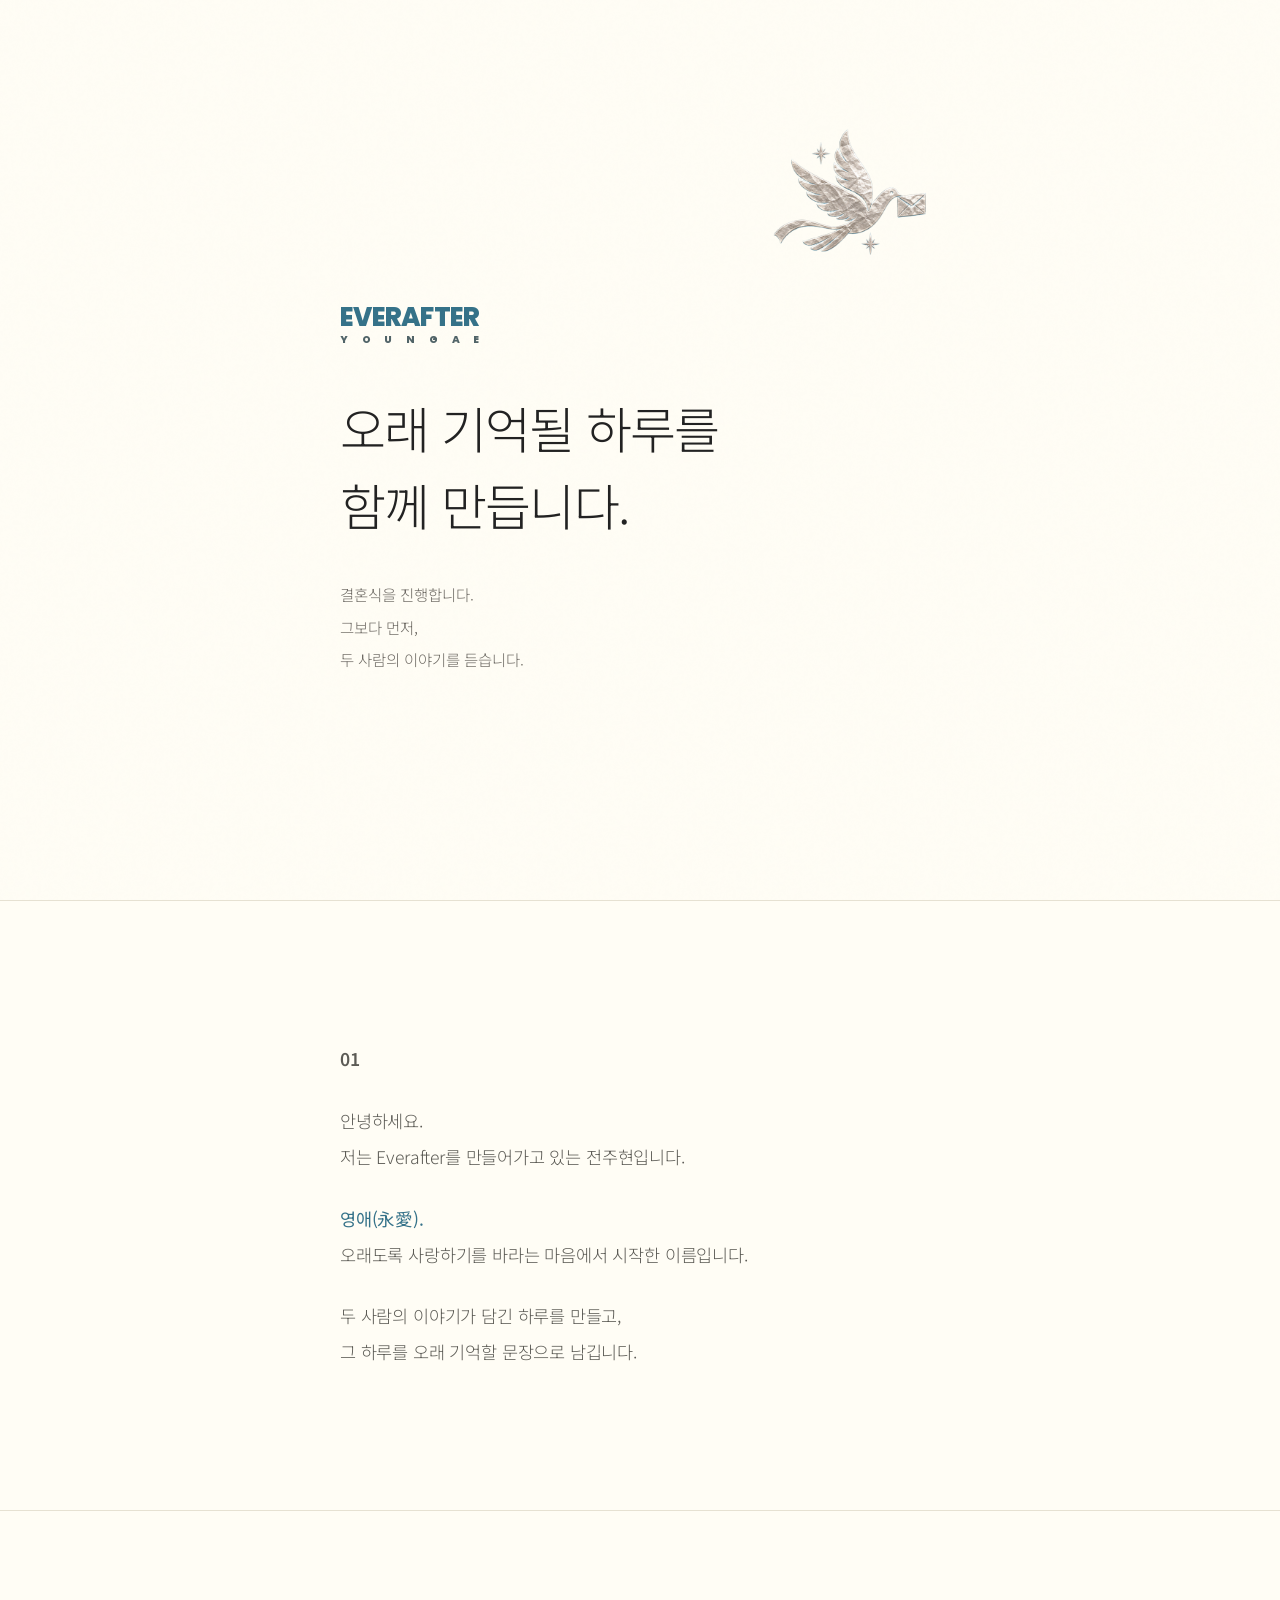
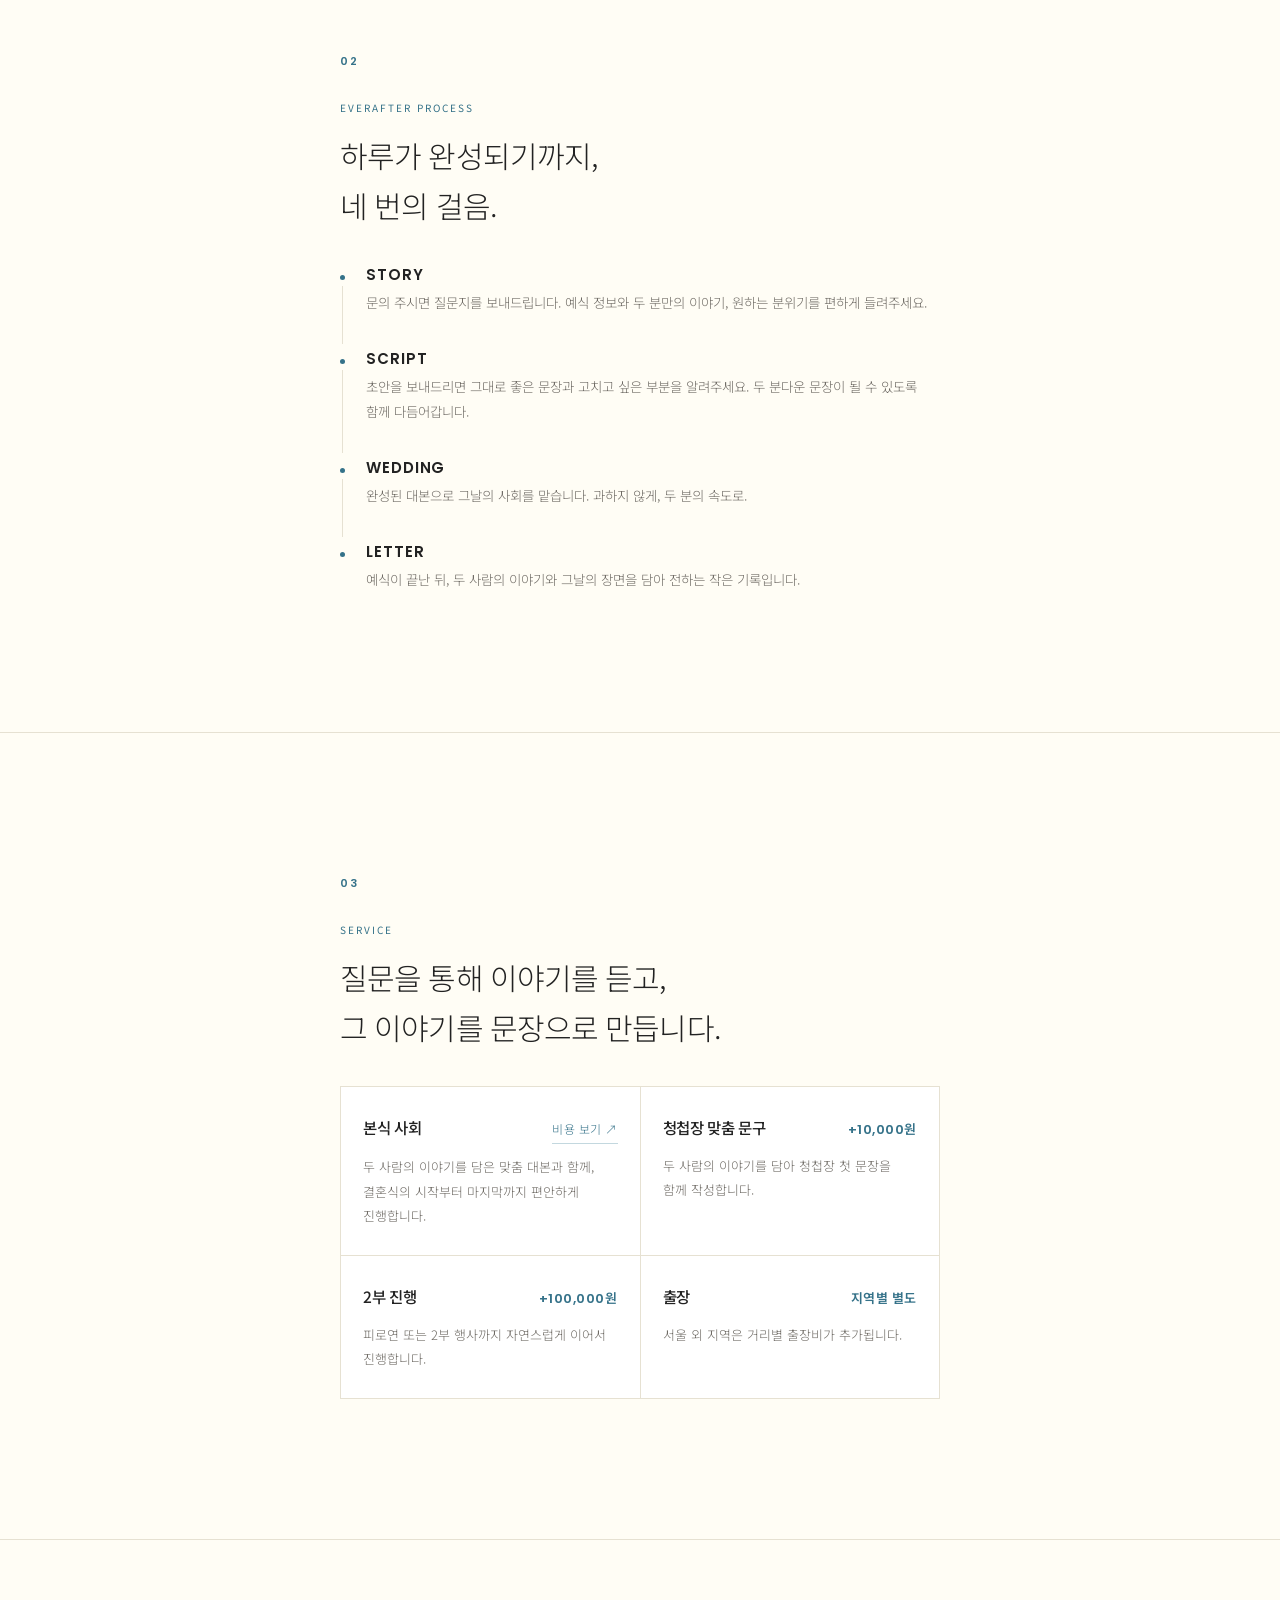
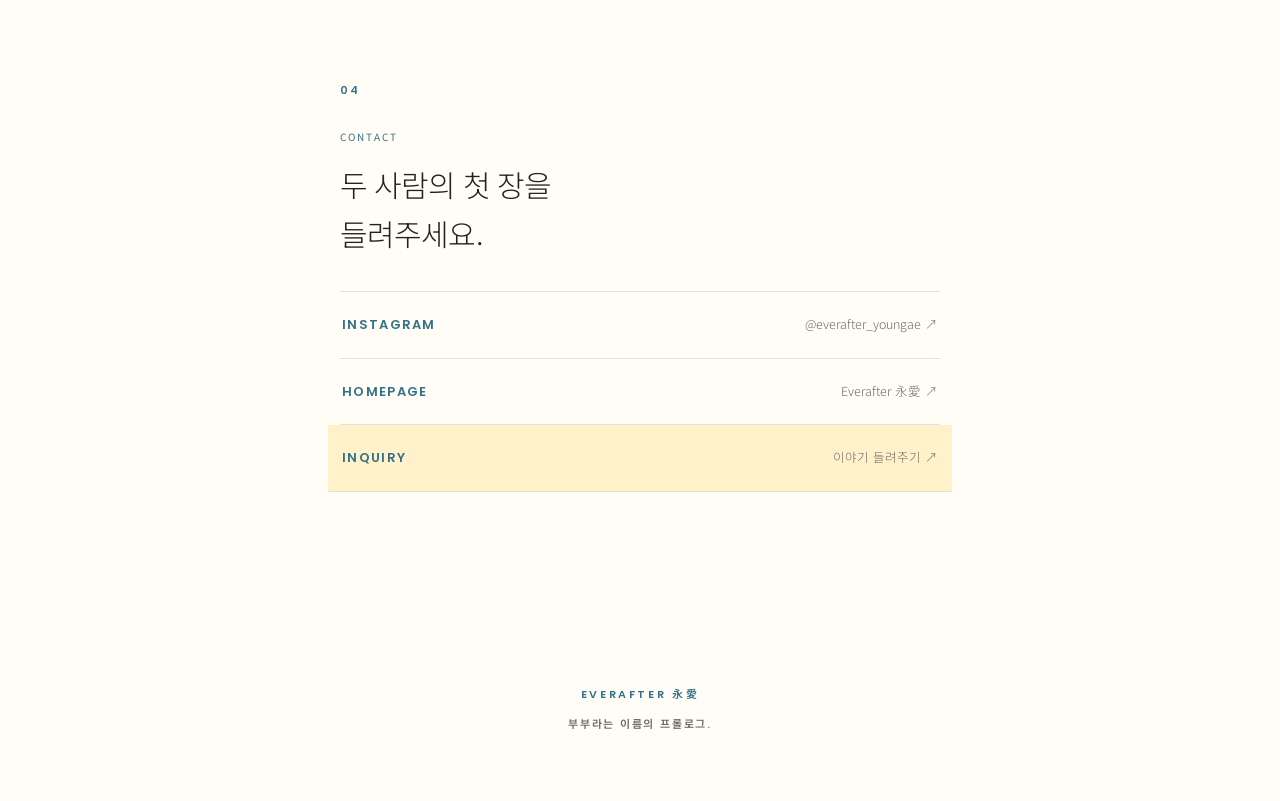
==== commit fb2342ae: "명함 워드마크의 두 줄 간격도 글자 크기를 따라가게 wedding-mc 의 잠금과 같은 비율(.16)이다. 고정 9px 이면 크기를 바꿀 때마다 어긋난다." ====
--- a/card/index.html
+++ b/card/index.html
@@ -114,15 +114,18 @@
      바뀔 때마다 어긋나므로, .brand 를 inline-block(글자 폭만큼)으로 두고
      글자를 균등 배분합니다. 인스타 오프닝 포스터와 같은 방식입니다. */
   .brand{
+    --wm:26px;
     display:inline-block;
-    font-family:"Poppins",sans-serif;font-weight:800;font-size:26px;
+    font-family:"Poppins",sans-serif;font-weight:800;font-size:var(--wm);
     letter-spacing:-.028em;line-height:1;color:var(--accent);text-transform:uppercase;
   }
+  /* 두 줄 사이 간격도 글자 크기를 따라갑니다. 고정값이면 크기를 바꿀 때마다
+     어긋납니다. wedding-mc 의 잠금과 같은 비율(.16)입니다. */
   .brand small{
     display:flex;justify-content:space-between;
-    width:100%;margin:9px auto 0;
+    width:100%;margin:calc(var(--wm) * .16) auto 0;
     font-family:"Poppins",sans-serif;font-weight:800;
-    font-size:10.5px;letter-spacing:0;text-transform:uppercase;
+    font-size:calc(var(--wm) * .40);letter-spacing:0;text-transform:uppercase;
     color:var(--night);opacity:.72;
   }
   .hero h1{
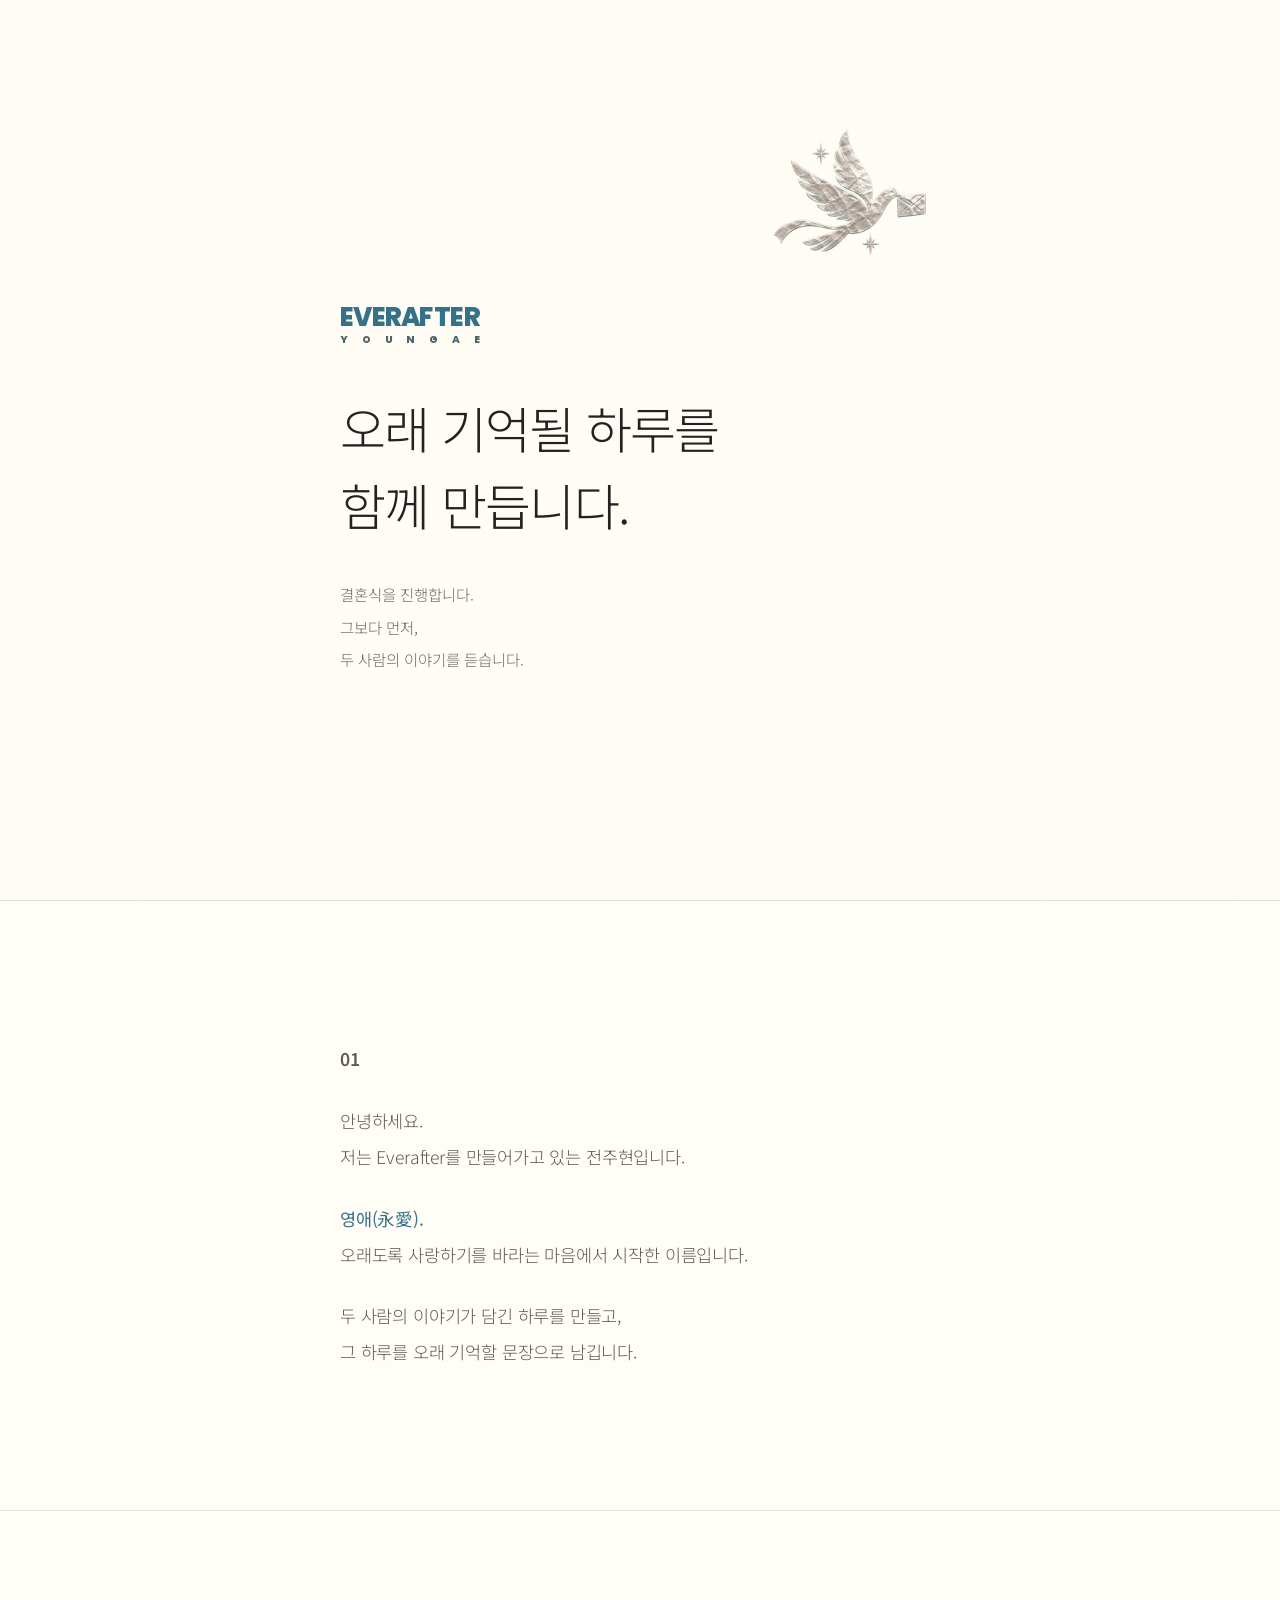
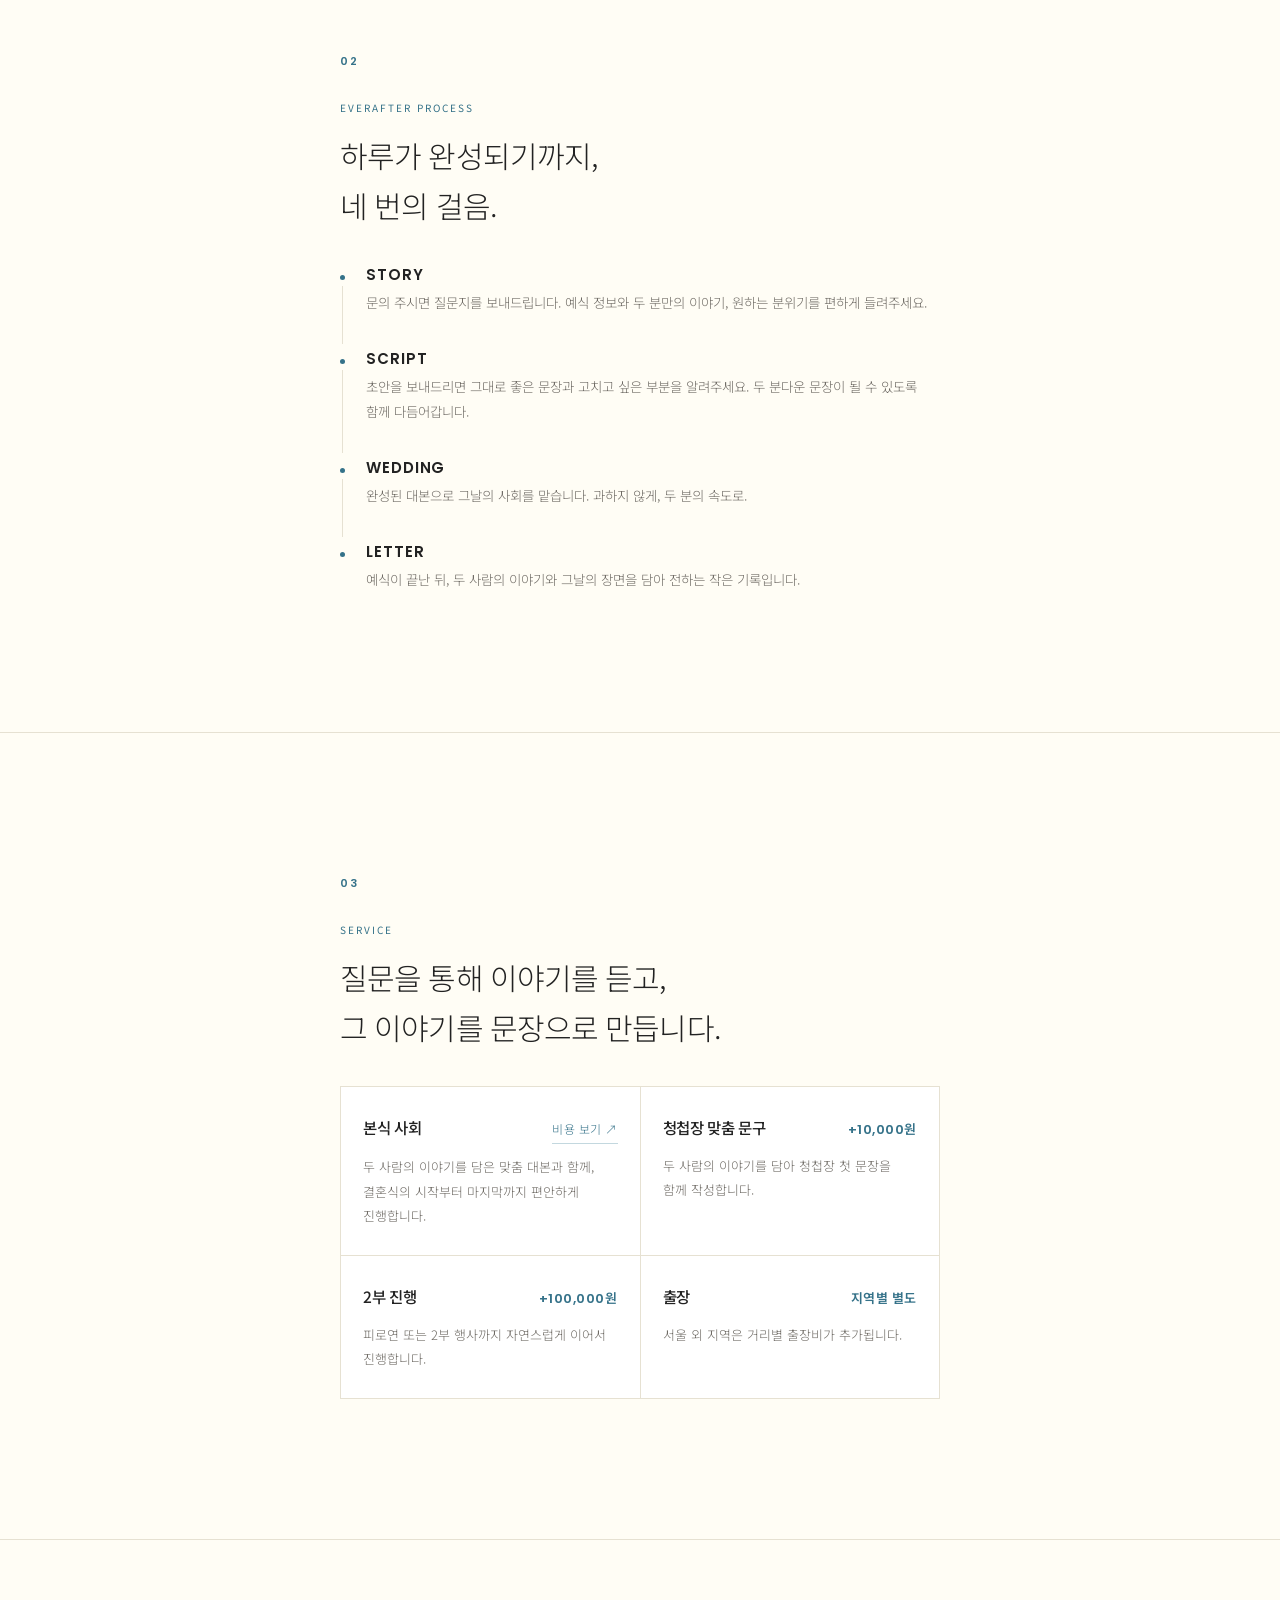
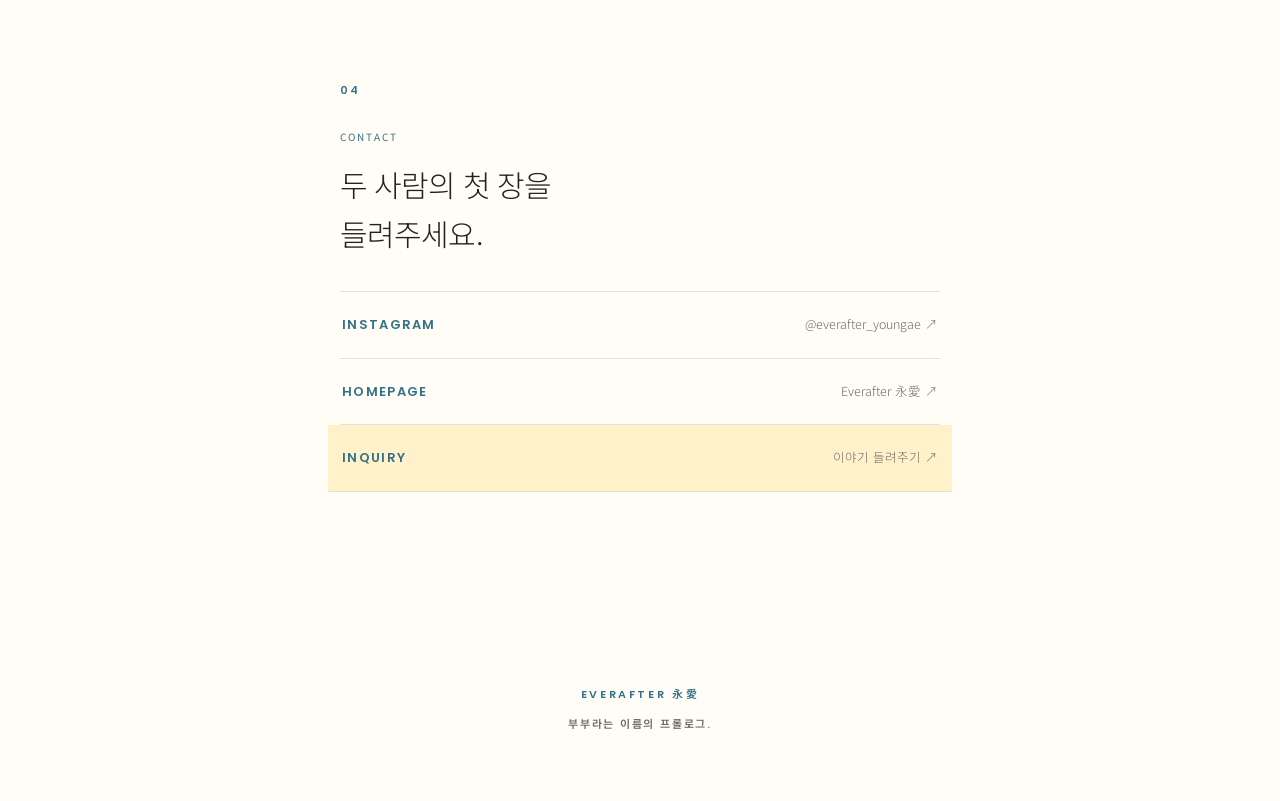
==== commit a55a7f78: "워드마크의 글자 간격을 고르게 하고 시작점을 맞춤 글자 사이 틈이 A-F 23px / F-T 4px 로 여섯 배 벌어져 있었다. A 의 사선 뒤는 넓어지고, F 의 윗팔과 T 의 " ====
--- a/card/index.html
+++ b/card/index.html
@@ -113,6 +113,10 @@
   /* EVERAFTER 폭에 YOUNGAE 를 맞춰 깝니다. 자간을 숫자로 주면 폰트나 크기가
      바뀔 때마다 어긋나므로, .brand 를 inline-block(글자 폭만큼)으로 두고
      글자를 균등 배분합니다. 인스타 오프닝 포스터와 같은 방식입니다. */
+  /* A-F 는 벌어지고 F-T 는 붙는 짝이라 그 둘만 되돌립니다 (홈페이지와 같은 값) */
+  .brand i{font-style:normal}
+  .brand .kf{margin-left:-.035em}
+  .brand .kt{margin-left:.05em}
   .brand{
     --wm:26px;
     display:inline-block;
@@ -123,7 +127,7 @@
      어긋납니다. wedding-mc 의 잠금과 같은 비율(.16)입니다. */
   .brand small{
     display:flex;justify-content:space-between;
-    width:100%;margin:calc(var(--wm) * .16) auto 0;
+    width:min(100%,15em);margin:calc(var(--wm) * .16) auto 0;
     font-family:"Poppins",sans-serif;font-weight:800;
     font-size:calc(var(--wm) * .40);letter-spacing:0;text-transform:uppercase;
     color:var(--night);opacity:.72;
@@ -282,7 +286,7 @@
     <section class="hero">
       <div class="wrap">
         <img class="hero-dove" src="../assets/dove.png" alt="" width="520" height="520" loading="eager" decoding="async">
-        <p class="brand reveal">EVERAFTER<small><span>Y</span><span>O</span><span>U</span><span>N</span><span>G</span><span>A</span><span>E</span></small></p>
+        <p class="brand reveal">EVERA<i class="kf">F</i><i class="kt">T</i>ER<small><span>Y</span><span>O</span><span>U</span><span>N</span><span>G</span><span>A</span><span>E</span></small></p>
         <h1 class="reveal">오래 기억될 하루를<br>함께 만듭니다.</h1>
         <p class="hero-lead reveal">
           결혼식을 진행합니다.<br>
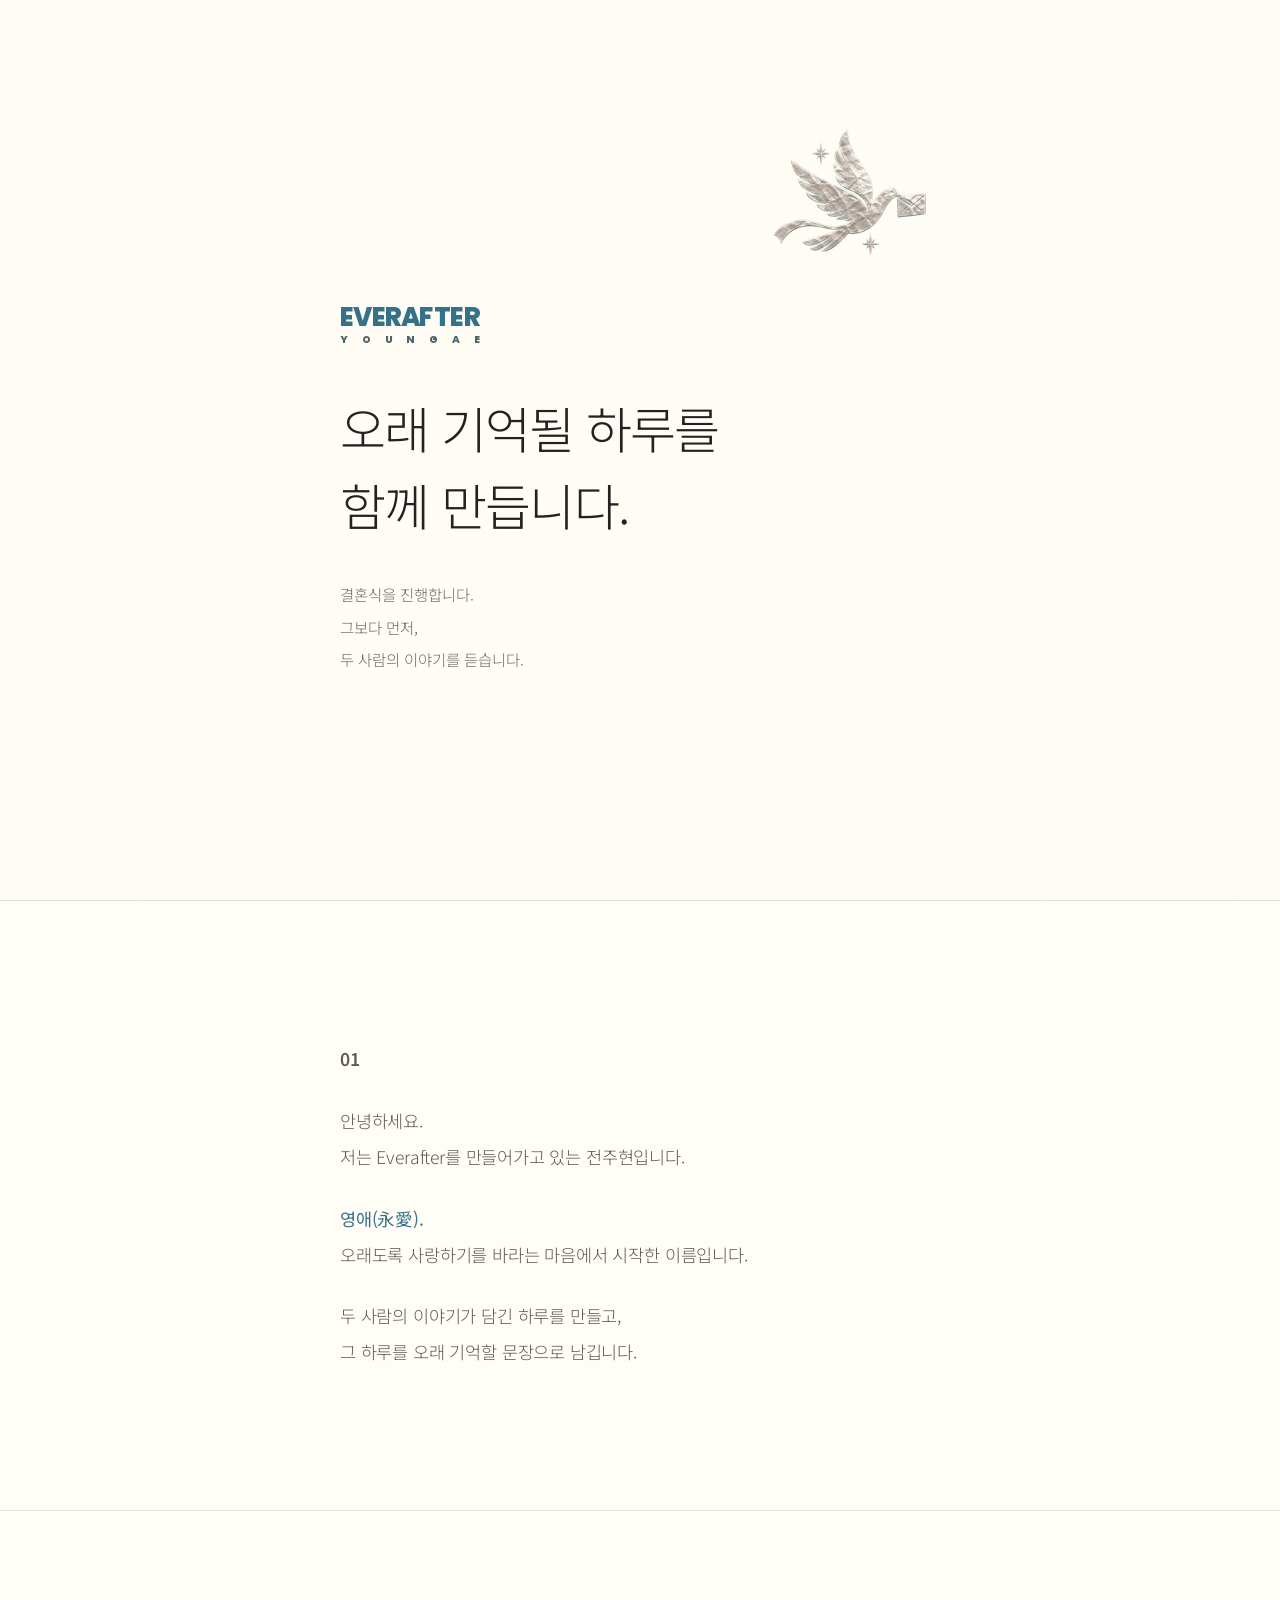
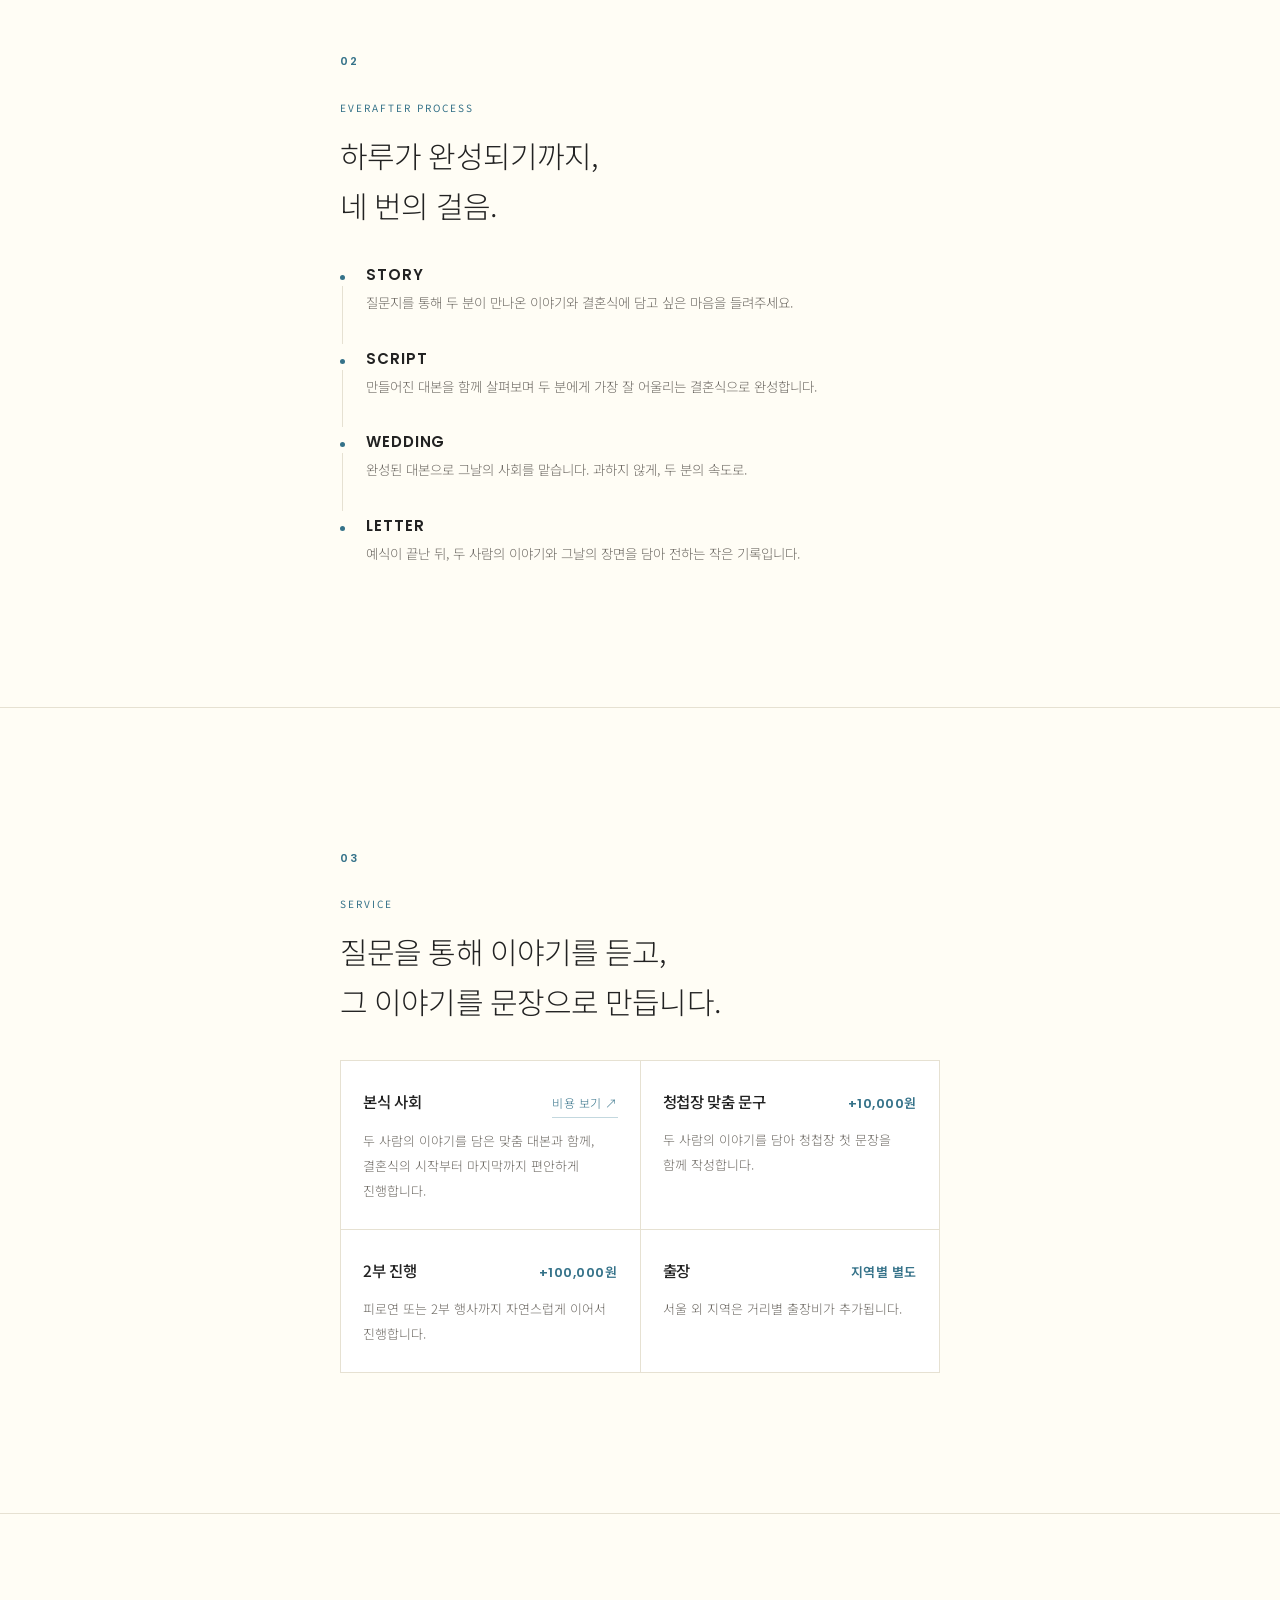
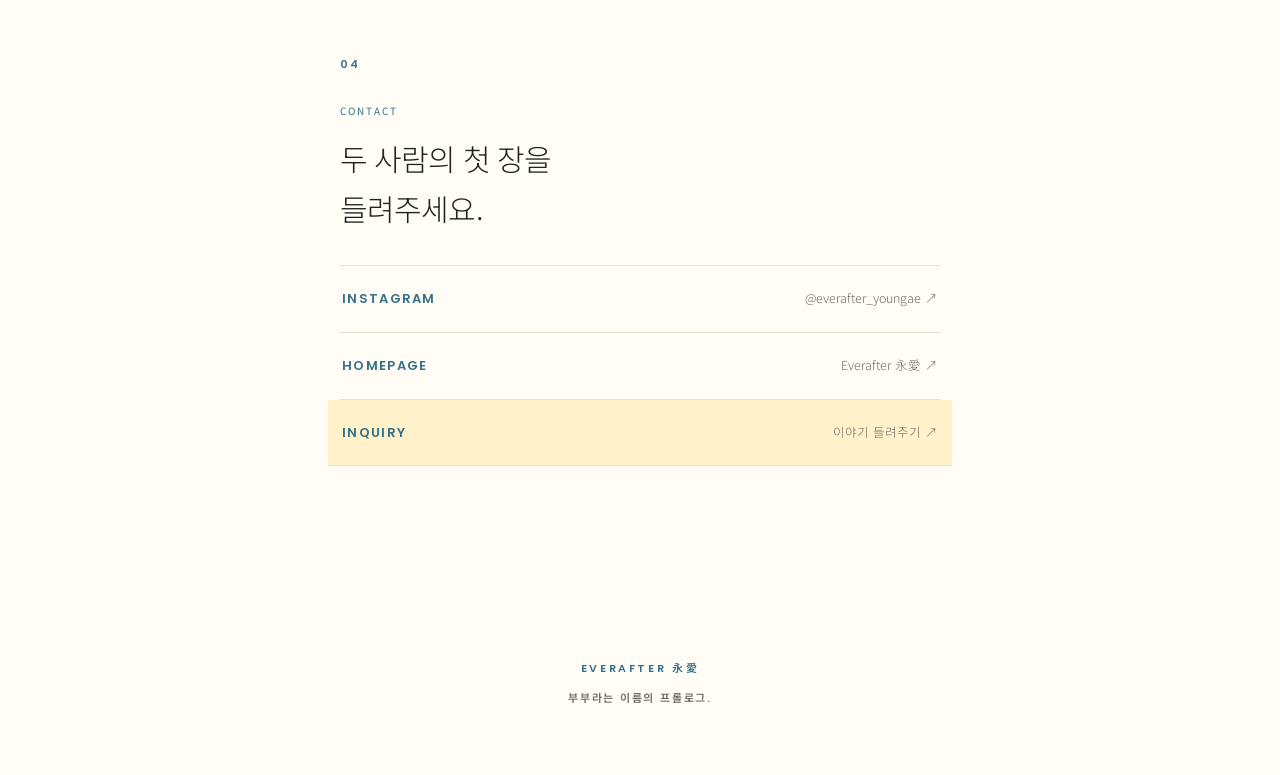
==== commit 96668358: "Story 네 걸음의 문구를 새로 받은 것으로 교체 02 는 '문장을 씁니다' 에서 '결혼식의 이야기를 만듭니다' 로 바뀌었다. 쓰는 행위가 아니라 식순과 멘트에 엮는 일이라는 쪽" ====
--- a/card/index.html
+++ b/card/index.html
@@ -321,11 +321,11 @@
                Everafter Letter 설명에서 그대로 가져왔습니다. -->
           <div class="step reveal">
             <h3>Story</h3>
-            <p>문의 주시면 질문지를 보내드립니다. 예식 정보와 두 분만의 이야기, 원하는 분위기를 편하게 들려주세요.</p>
+            <p>질문지를 통해 두 분이 만나온 이야기와 결혼식에 담고 싶은 마음을 들려주세요.</p>
           </div>
           <div class="step reveal">
             <h3>Script</h3>
-            <p>초안을 보내드리면 그대로 좋은 문장과 고치고 싶은 부분을 알려주세요. 두 분다운 문장이 될 수 있도록 함께 다듬어갑니다.</p>
+            <p>만들어진 대본을 함께 살펴보며 두 분에게 가장 잘 어울리는 결혼식으로 완성합니다.</p>
           </div>
           <div class="step reveal">
             <h3>Wedding</h3>
